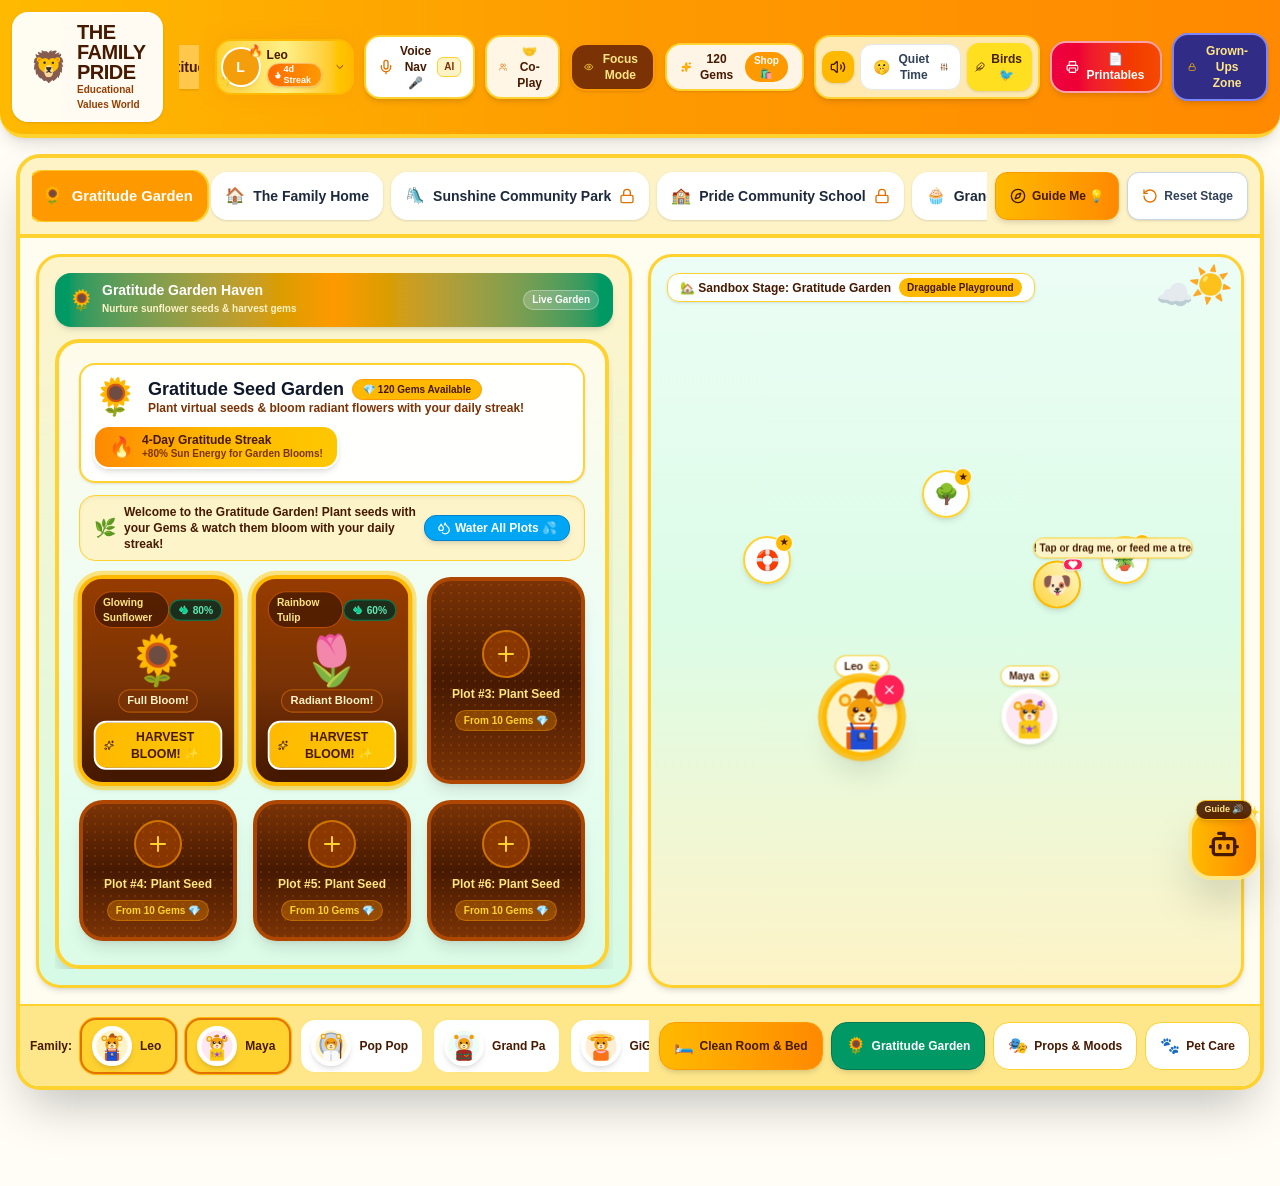
==== kids-world/index.html @ 59aeed03 "Deploy The Jordan Pride Book 1 Storefront + Kids World App + Stock Market Safari App" ====
<!doctype html>
<html lang="en">
  <head>
    <meta charset="UTF-8" />
    <meta name="viewport" content="width=device-width, initial-scale=1.0" />
    <title>The Jordan Pride — Kids World Interactive App</title>
    <script type="module" crossorigin src="./assets/index-CBDo87zE.js"></script>
    <link rel="stylesheet" crossorigin href="./assets/index-Bb4OuhDk.css">
  </head>
  <body>
    <div id="root"></div>
  </body>
</html>
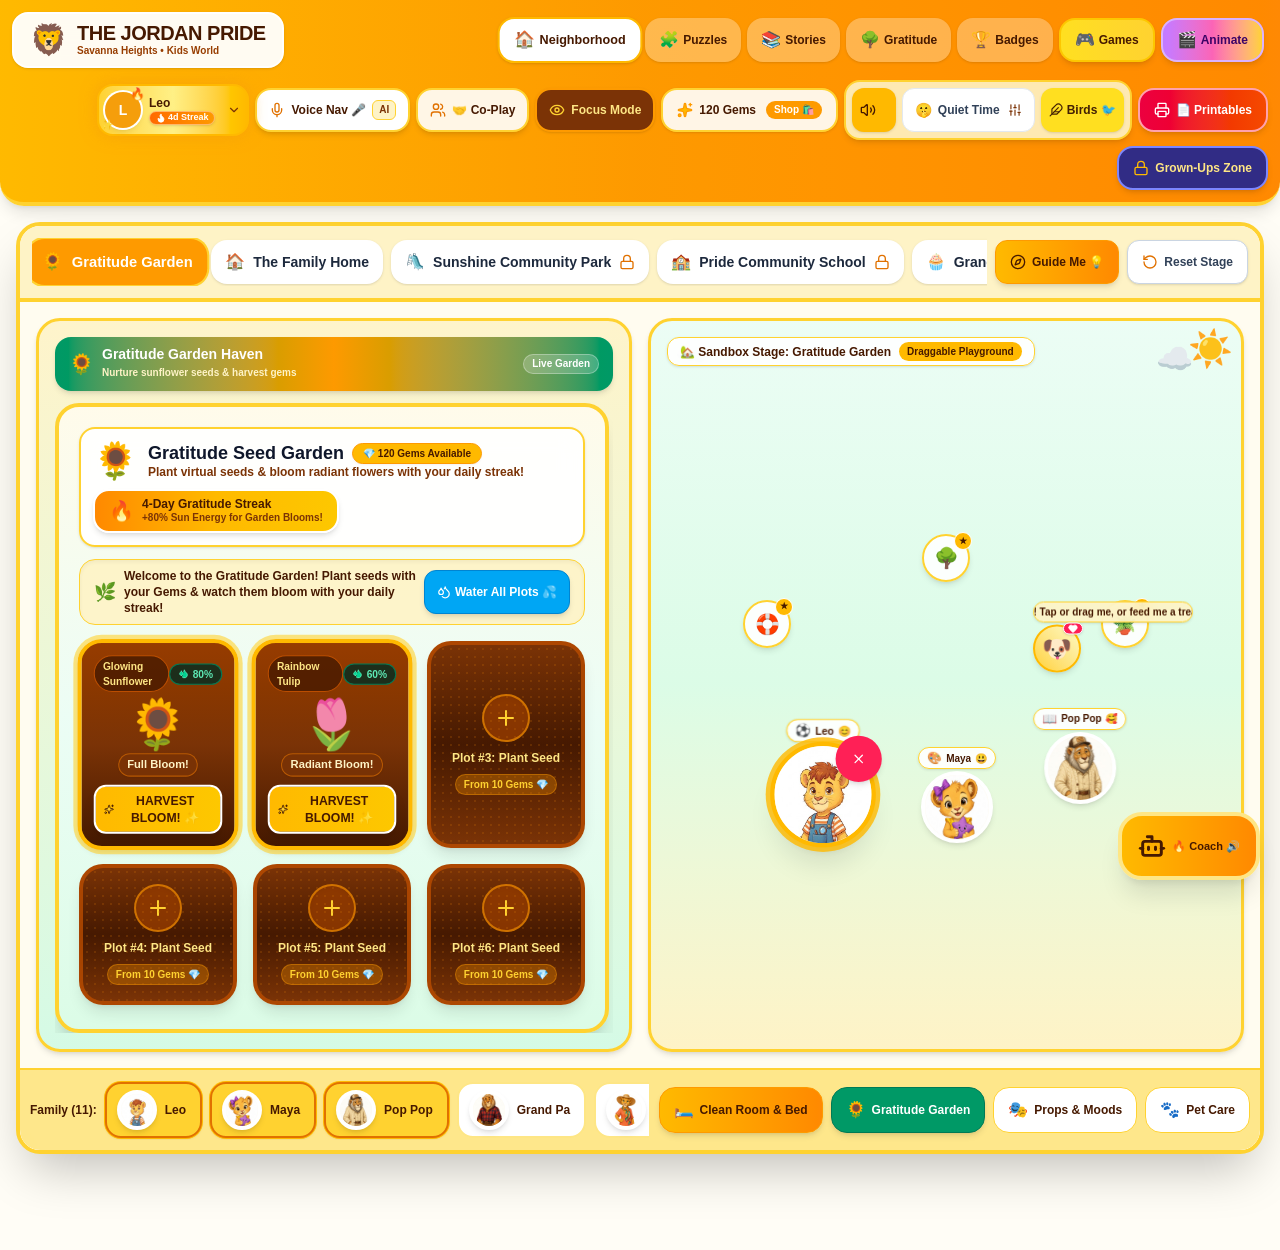
==== commit e52cb6f9: "Upgrade Kids World & Stock Market Safari to sunlit editorial typography & warm savanna palette" ====
--- a/kids-world/index.html
+++ b/kids-world/index.html
@@ -4,8 +4,8 @@
     <meta charset="UTF-8" />
     <meta name="viewport" content="width=device-width, initial-scale=1.0" />
     <title>The Jordan Pride — Kids World Interactive App</title>
-    <script type="module" crossorigin src="./assets/index-CBDo87zE.js"></script>
-    <link rel="stylesheet" crossorigin href="./assets/index-Bb4OuhDk.css">
+    <script type="module" crossorigin src="./assets/index-CUBO79aa.js"></script>
+    <link rel="stylesheet" crossorigin href="./assets/index-B4fAslHI.css">
   </head>
   <body>
     <div id="root"></div>
--- a/kids-world/assets/index-B4fAslHI.css
+++ b/kids-world/assets/index-B4fAslHI.css
@@ -0,0 +1 @@
+@import"https://fonts.googleapis.com/css2?family=Fraunces:opsz,wght@9..144,700;9..144,800;9..144,900&family=Plus+Jakarta+Sans:wght@500;600;700;800&family=JetBrains+Mono:wght@500;700;800&display=swap";/*! tailwindcss v4.3.3 | MIT License | https://tailwindcss.com */@layer properties{@supports (((-webkit-hyphens:none)) and (not (margin-trim:inline))) or ((-moz-orient:inline) and (not (color:rgb(from red r g b)))){*,:before,:after,::backdrop{--tw-translate-x:0;--tw-translate-y:0;--tw-translate-z:0;--tw-scale-x:1;--tw-scale-y:1;--tw-scale-z:1;--tw-rotate-x:initial;--tw-rotate-y:initial;--tw-rotate-z:initial;--tw-skew-x:initial;--tw-skew-y:initial;--tw-space-y-reverse:0;--tw-space-x-reverse:0;--tw-border-style:solid;--tw-gradient-position:initial;--tw-gradient-from:#0000;--tw-gradient-via:#0000;--tw-gradient-to:#0000;--tw-gradient-stops:initial;--tw-gradient-via-stops:initial;--tw-gradient-from-position:0%;--tw-gradient-via-position:50%;--tw-gradient-to-position:100%;--tw-leading:initial;--tw-font-weight:initial;--tw-tracking:initial;--tw-shadow:0 0 #0000;--tw-shadow-color:initial;--tw-shadow-alpha:100%;--tw-inset-shadow:0 0 #0000;--tw-inset-shadow-color:initial;--tw-inset-shadow-alpha:100%;--tw-ring-color:initial;--tw-ring-shadow:0 0 #0000;--tw-inset-ring-color:initial;--tw-inset-ring-shadow:0 0 #0000;--tw-ring-inset:initial;--tw-ring-offset-width:0px;--tw-ring-offset-color:#fff;--tw-ring-offset-shadow:0 0 #0000;--tw-blur:initial;--tw-brightness:initial;--tw-contrast:initial;--tw-grayscale:initial;--tw-hue-rotate:initial;--tw-invert:initial;--tw-opacity:initial;--tw-saturate:initial;--tw-sepia:initial;--tw-drop-shadow:initial;--tw-drop-shadow-color:initial;--tw-drop-shadow-alpha:100%;--tw-drop-shadow-size:initial;--tw-backdrop-blur:initial;--tw-backdrop-brightness:initial;--tw-backdrop-contrast:initial;--tw-backdrop-grayscale:initial;--tw-backdrop-hue-rotate:initial;--tw-backdrop-invert:initial;--tw-backdrop-opacity:initial;--tw-backdrop-saturate:initial;--tw-backdrop-sepia:initial;--tw-duration:initial}}}@layer theme{:root,:host{--font-sans:-apple-system, BlinkMacSystemFont, "Segoe UI", Roboto, "Helvetica Neue", "Noto Sans", Arial, sans-serif, "Apple Color Emoji", "Segoe UI Emoji", "Segoe UI Symbol", "Noto Color Emoji";--font-mono:ui-monospace, SFMono-Regular, Menlo, Monaco, Consolas, "Liberation Mono", "Courier New", monospace;--color-red-500:oklch(63.7% .237 25.331);--color-orange-50:oklch(98% .016 73.684);--color-orange-100:oklch(95.4% .038 75.164);--color-orange-200:oklch(90.1% .076 70.697);--color-orange-300:oklch(83.7% .128 66.29);--color-orange-400:oklch(75% .183 55.934);--color-orange-500:oklch(70.5% .213 47.604);--color-orange-600:oklch(64.6% .222 41.116);--color-orange-700:oklch(55.3% .195 38.402);--color-orange-800:oklch(47% .157 37.304);--color-orange-900:oklch(40.8% .123 38.172);--color-orange-950:oklch(26.6% .079 36.259);--color-amber-50:oklch(98.7% .022 95.277);--color-amber-100:oklch(96.2% .059 95.617);--color-amber-200:oklch(92.4% .12 95.746);--color-amber-300:oklch(87.9% .169 91.605);--color-amber-400:oklch(82.8% .189 84.429);--color-amber-500:oklch(76.9% .188 70.08);--color-amber-600:oklch(66.6% .179 58.318);--color-amber-700:oklch(55.5% .163 48.998);--color-amber-800:oklch(47.3% .137 46.201);--color-amber-900:oklch(41.4% .112 45.904);--color-amber-950:oklch(27.9% .077 45.635);--color-yellow-50:oklch(98.7% .026 102.212);--color-yellow-100:oklch(97.3% .071 103.193);--color-yellow-200:oklch(94.5% .129 101.54);--color-yellow-300:oklch(90.5% .182 98.111);--color-yellow-400:oklch(85.2% .199 91.936);--color-yellow-500:oklch(79.5% .184 86.047);--color-yellow-600:oklch(68.1% .162 75.834);--color-yellow-700:oklch(55.4% .135 66.442);--color-yellow-800:oklch(47.6% .114 61.907);--color-yellow-900:oklch(42.1% .095 57.708);--color-yellow-950:oklch(28.6% .066 53.813);--color-green-50:oklch(98.2% .018 155.826);--color-green-100:oklch(96.2% .044 156.743);--color-emerald-50:oklch(97.9% .021 166.113);--color-emerald-100:oklch(95% .052 163.051);--color-emerald-200:oklch(90.5% .093 164.15);--color-emerald-300:oklch(84.5% .143 164.978);--color-emerald-400:oklch(76.5% .177 163.223);--color-emerald-500:oklch(69.6% .17 162.48);--color-emerald-600:oklch(59.6% .145 163.225);--color-emerald-700:oklch(50.8% .118 165.612);--color-emerald-800:oklch(43.2% .095 166.913);--color-emerald-900:oklch(37.8% .077 168.94);--color-emerald-950:oklch(26.2% .051 172.552);--color-teal-50:oklch(98.4% .014 180.72);--color-teal-100:oklch(95.3% .051 180.801);--color-teal-300:oklch(85.5% .138 181.071);--color-teal-400:oklch(77.7% .152 181.912);--color-teal-500:oklch(70.4% .14 182.503);--color-teal-600:oklch(60% .118 184.704);--color-teal-700:oklch(51.1% .096 186.391);--color-cyan-100:oklch(95.6% .045 203.388);--color-cyan-500:oklch(71.5% .143 215.221);--color-cyan-600:oklch(60.9% .126 221.723);--color-sky-50:oklch(97.7% .013 236.62);--color-sky-100:oklch(95.1% .026 236.824);--color-sky-200:oklch(90.1% .058 230.902);--color-sky-300:oklch(82.8% .111 230.318);--color-sky-400:oklch(74.6% .16 232.661);--color-sky-500:oklch(68.5% .169 237.323);--color-sky-600:oklch(58.8% .158 241.966);--color-sky-700:oklch(50% .134 242.749);--color-sky-800:oklch(44.3% .11 240.79);--color-sky-900:oklch(39.1% .09 240.876);--color-sky-950:oklch(29.3% .066 243.157);--color-blue-100:oklch(93.2% .032 255.585);--color-blue-200:oklch(88.2% .059 254.128);--color-blue-300:oklch(80.9% .105 251.813);--color-blue-500:oklch(62.3% .214 259.815);--color-blue-600:oklch(54.6% .245 262.881);--color-indigo-50:oklch(96.2% .018 272.314);--color-indigo-100:oklch(93% .034 272.788);--color-indigo-200:oklch(87% .065 274.039);--color-indigo-300:oklch(78.5% .115 274.713);--color-indigo-400:oklch(67.3% .182 276.935);--color-indigo-500:oklch(58.5% .233 277.117);--color-indigo-600:oklch(51.1% .262 276.966);--color-indigo-700:oklch(45.7% .24 277.023);--color-indigo-800:oklch(39.8% .195 277.366);--color-indigo-900:oklch(35.9% .144 278.697);--color-indigo-950:oklch(25.7% .09 281.288);--color-purple-50:oklch(97.7% .014 308.299);--color-purple-100:oklch(94.6% .033 307.174);--color-purple-200:oklch(90.2% .063 306.703);--color-purple-300:oklch(82.7% .119 306.383);--color-purple-400:oklch(71.4% .203 305.504);--color-purple-500:oklch(62.7% .265 303.9);--color-purple-600:oklch(55.8% .288 302.321);--color-purple-700:oklch(49.6% .265 301.924);--color-purple-800:oklch(43.8% .218 303.724);--color-purple-900:oklch(38.1% .176 304.987);--color-purple-950:oklch(29.1% .149 302.717);--color-pink-50:oklch(97.1% .014 343.198);--color-pink-100:oklch(94.8% .028 342.258);--color-pink-400:oklch(71.8% .202 349.761);--color-pink-500:oklch(65.6% .241 354.308);--color-pink-600:oklch(59.2% .249 .584);--color-rose-50:oklch(96.9% .015 12.422);--color-rose-100:oklch(94.1% .03 12.58);--color-rose-200:oklch(89.2% .058 10.001);--color-rose-300:oklch(81% .117 11.638);--color-rose-400:oklch(71.2% .194 13.428);--color-rose-500:oklch(64.5% .246 16.439);--color-rose-600:oklch(58.6% .253 17.585);--color-rose-700:oklch(51.4% .222 16.935);--color-rose-800:oklch(45.5% .188 13.697);--color-rose-900:oklch(41% .159 10.272);--color-rose-950:oklch(27.1% .105 12.094);--color-slate-50:oklch(98.4% .003 247.858);--color-slate-100:oklch(96.8% .007 247.896);--color-slate-200:oklch(92.9% .013 255.508);--color-slate-300:oklch(86.9% .022 252.894);--color-slate-400:oklch(70.4% .04 256.788);--color-slate-500:oklch(55.4% .046 257.417);--color-slate-600:oklch(44.6% .043 257.281);--color-slate-700:oklch(37.2% .044 257.287);--color-slate-800:oklch(27.9% .041 260.031);--color-slate-900:oklch(20.8% .042 265.755);--color-slate-950:oklch(12.9% .042 264.695);--color-black:#000;--color-white:#fff;--spacing:.25rem;--container-xs:20rem;--container-sm:24rem;--container-md:28rem;--container-lg:32rem;--container-xl:36rem;--container-2xl:42rem;--container-3xl:48rem;--container-4xl:56rem;--container-5xl:64rem;--container-7xl:80rem;--text-xs:.75rem;--text-xs--line-height:calc(1 / .75);--text-sm:.875rem;--text-sm--line-height:calc(1.25 / .875);--text-base:1rem;--text-base--line-height: 1.5 ;--text-lg:1.125rem;--text-lg--line-height:calc(1.75 / 1.125);--text-xl:1.25rem;--text-xl--line-height:calc(1.75 / 1.25);--text-2xl:1.5rem;--text-2xl--line-height:calc(2 / 1.5);--text-3xl:1.875rem;--text-3xl--line-height: 1.2 ;--text-4xl:2.25rem;--text-4xl--line-height:calc(2.5 / 2.25);--text-5xl:3rem;--text-5xl--line-height:1;--text-6xl:3.75rem;--text-6xl--line-height:1;--text-7xl:4.5rem;--text-7xl--line-height:1;--text-8xl:6rem;--text-8xl--line-height:1;--font-weight-normal:400;--font-weight-medium:500;--font-weight-semibold:600;--font-weight-bold:700;--font-weight-extrabold:800;--font-weight-black:900;--tracking-tight:-.025em;--tracking-wide:.025em;--tracking-wider:.05em;--tracking-widest:.1em;--leading-tight:1.25;--leading-snug:1.375;--leading-relaxed:1.625;--radius-md:.375rem;--radius-lg:.5rem;--radius-xl:.75rem;--radius-2xl:1rem;--radius-3xl:1.5rem;--drop-shadow-sm:0 1px 2px #00000026;--drop-shadow-md:0 3px 3px #0000001f;--drop-shadow-lg:0 4px 4px #00000026;--drop-shadow-xl:0 9px 7px #0000001a;--drop-shadow-2xl:0 25px 25px #00000026;--animate-spin:spin 1s linear infinite;--animate-ping:ping 1s cubic-bezier(0, 0, .2, 1) infinite;--animate-pulse:pulse 2s cubic-bezier(.4, 0, .6, 1) infinite;--animate-bounce:bounce 1s infinite;--blur-sm:8px;--blur-md:12px;--aspect-video:16 / 9;--default-transition-duration:.15s;--default-transition-timing-function:cubic-bezier(.4, 0, .2, 1);--default-font-family:var(--font-sans);--default-mono-font-family:var(--font-mono)}}@layer base{*,:after,:before,::backdrop{box-sizing:border-box;border:0 solid;margin:0;padding:0}::file-selector-button{box-sizing:border-box;border:0 solid;margin:0;padding:0}html,:host{-webkit-text-size-adjust:100%;-moz-tab-size:4;tab-size:4;line-height:1.5;font-family:var(--default-font-family,-apple-system, BlinkMacSystemFont, "Segoe UI", Roboto, "Helvetica Neue", "Noto Sans", Arial, sans-serif, "Apple Color Emoji", "Segoe UI Emoji", "Segoe UI Symbol", "Noto Color Emoji");font-feature-settings:var(--default-font-feature-settings,normal);font-variation-settings:var(--default-font-variation-settings,normal);-webkit-tap-highlight-color:transparent}hr{height:0;color:inherit;border-top-width:1px}abbr:where([title]){-webkit-text-decoration:underline dotted;text-decoration:underline dotted}h1,h2,h3,h4,h5,h6{font-size:inherit;font-weight:inherit}a{color:inherit;-webkit-text-decoration:inherit;text-decoration:inherit}b,strong{font-weight:bolder}code,kbd,samp,pre{font-family:var(--default-mono-font-family,ui-monospace, SFMono-Regular, Menlo, Monaco, Consolas, "Liberation Mono", "Courier New", monospace);font-feature-settings:var(--default-mono-font-feature-settings,normal);font-variation-settings:var(--default-mono-font-variation-settings,normal);font-size:1em}small{font-size:80%}sub,sup{vertical-align:baseline;font-size:75%;line-height:0;position:relative}sub{bottom:-.25em}sup{top:-.5em}table{text-indent:0;border-color:inherit;border-collapse:collapse}:-moz-focusring:where(:not(iframe)){outline:auto}progress{vertical-align:baseline}summary{display:list-item}ol,ul,menu{list-style:none}img,svg,video,canvas,audio,iframe,embed,object{vertical-align:middle;display:block}img,video{max-width:100%;height:auto}button,input,select,optgroup,textarea{font:inherit;font-feature-settings:inherit;font-variation-settings:inherit;letter-spacing:inherit;color:inherit;opacity:1;background-color:#0000;border-radius:0}::file-selector-button{font:inherit;font-feature-settings:inherit;font-variation-settings:inherit;letter-spacing:inherit;color:inherit;opacity:1;background-color:#0000;border-radius:0}:where(select:is([multiple],[size])) optgroup{font-weight:bolder}:where(select:is([multiple],[size])) optgroup option{padding-inline-start:20px}::file-selector-button{margin-inline-end:4px}::placeholder{opacity:1}@supports (not ((-webkit-appearance:-apple-pay-button))) or (contain-intrinsic-size:1px){::placeholder{color:currentColor}@supports (color:color-mix(in lab,red,red)){::placeholder{color:color-mix(in oklab,currentcolor 50%,transparent)}}}textarea{resize:vertical}::-webkit-search-decoration{-webkit-appearance:none}::-webkit-date-and-time-value{min-height:1lh;text-align:inherit}::-webkit-datetime-edit{display:inline-flex}::-webkit-datetime-edit-fields-wrapper{padding:0}::-webkit-datetime-edit{padding-block:0}::-webkit-datetime-edit-year-field{padding-block:0}::-webkit-datetime-edit-month-field{padding-block:0}::-webkit-datetime-edit-day-field{padding-block:0}::-webkit-datetime-edit-hour-field{padding-block:0}::-webkit-datetime-edit-minute-field{padding-block:0}::-webkit-datetime-edit-second-field{padding-block:0}::-webkit-datetime-edit-millisecond-field{padding-block:0}::-webkit-datetime-edit-meridiem-field{padding-block:0}::-webkit-calendar-picker-indicator{line-height:1}:-moz-ui-invalid{box-shadow:none}button,input:where([type=button],[type=reset],[type=submit]){-webkit-appearance:button;-moz-appearance:button;appearance:button}::file-selector-button{-webkit-appearance:button;-moz-appearance:button;appearance:button}::-webkit-inner-spin-button{height:auto}::-webkit-outer-spin-button{height:auto}[hidden]:where(:not([hidden=until-found])){display:none!important}button,[role=button]{touch-action:manipulation;min-width:44px!important;min-height:44px!important}}@layer components;@layer utilities{.pointer-events-auto{pointer-events:auto}.pointer-events-none{pointer-events:none}.absolute{position:absolute}.fixed{position:fixed}.relative{position:relative}.-inset-2{inset:calc(var(--spacing) * -2)}.inset-0{top:0;right:0;bottom:0;left:0}.-top-1{top:calc(var(--spacing) * -1)}.-top-1\.5{top:calc(var(--spacing) * -1.5)}.-top-2{top:calc(var(--spacing) * -2)}.-top-2\.5{top:calc(var(--spacing) * -2.5)}.-top-3{top:calc(var(--spacing) * -3)}.-top-7{top:calc(var(--spacing) * -7)}.-top-16{top:calc(var(--spacing) * -16)}.top-0{top:0}.top-1\/2{top:50%}.top-2{top:calc(var(--spacing) * 2)}.top-3{top:calc(var(--spacing) * 3)}.top-4{top:calc(var(--spacing) * 4)}.top-5{top:calc(var(--spacing) * 5)}.top-10{top:calc(var(--spacing) * 10)}.top-12{top:calc(var(--spacing) * 12)}.top-full{top:100%}.-right-1{right:calc(var(--spacing) * -1)}.-right-2{right:calc(var(--spacing) * -2)}.-right-6{right:calc(var(--spacing) * -6)}.right-0{right:0}.right-2{right:calc(var(--spacing) * 2)}.right-3{right:calc(var(--spacing) * 3)}.right-4{right:calc(var(--spacing) * 4)}.right-5{right:calc(var(--spacing) * 5)}.right-6{right:calc(var(--spacing) * 6)}.right-12{right:calc(var(--spacing) * 12)}.-bottom-1{bottom:calc(var(--spacing) * -1)}.-bottom-2{bottom:calc(var(--spacing) * -2)}.-bottom-6{bottom:calc(var(--spacing) * -6)}.bottom-0{bottom:0}.bottom-2{bottom:calc(var(--spacing) * 2)}.bottom-3{bottom:calc(var(--spacing) * 3)}.bottom-4{bottom:calc(var(--spacing) * 4)}.bottom-5{bottom:calc(var(--spacing) * 5)}.bottom-full{bottom:100%}.-left-1{left:calc(var(--spacing) * -1)}.-left-2{left:calc(var(--spacing) * -2)}.left-0{left:0}.left-1\/2{left:50%}.left-2{left:calc(var(--spacing) * 2)}.left-3{left:calc(var(--spacing) * 3)}.left-4{left:calc(var(--spacing) * 4)}.left-6{left:calc(var(--spacing) * 6)}.z-10{z-index:10}.z-20{z-index:20}.z-30{z-index:30}.z-40{z-index:40}.z-50{z-index:50}.order-first{order:-9999}.col-span-1{grid-column:span 1/span 1}.container{width:100%}@media(min-width:40rem){.container{max-width:40rem}}@media(min-width:48rem){.container{max-width:48rem}}@media(min-width:64rem){.container{max-width:64rem}}@media(min-width:80rem){.container{max-width:80rem}}@media(min-width:96rem){.container{max-width:96rem}}.m-auto{margin:auto}.mx-1{margin-inline:var(--spacing)}.mx-auto{margin-inline:auto}.my-0\.5{margin-block:calc(var(--spacing) * .5)}.my-1{margin-block:var(--spacing)}.my-2{margin-block:calc(var(--spacing) * 2)}.my-3{margin-block:calc(var(--spacing) * 3)}.my-4{margin-block:calc(var(--spacing) * 4)}.my-6{margin-block:calc(var(--spacing) * 6)}.my-auto{margin-block:auto}.mt-0\.5{margin-top:calc(var(--spacing) * .5)}.mt-1{margin-top:var(--spacing)}.mt-2{margin-top:calc(var(--spacing) * 2)}.mt-2\.5{margin-top:calc(var(--spacing) * 2.5)}.mt-3{margin-top:calc(var(--spacing) * 3)}.mt-4{margin-top:calc(var(--spacing) * 4)}.mt-6{margin-top:calc(var(--spacing) * 6)}.mr-1{margin-right:var(--spacing)}.-mb-px{margin-bottom:-1px}.mb-0\.5{margin-bottom:calc(var(--spacing) * .5)}.mb-1{margin-bottom:var(--spacing)}.mb-1\.5{margin-bottom:calc(var(--spacing) * 1.5)}.mb-2{margin-bottom:calc(var(--spacing) * 2)}.mb-3{margin-bottom:calc(var(--spacing) * 3)}.mb-4{margin-bottom:calc(var(--spacing) * 4)}.mb-5{margin-bottom:calc(var(--spacing) * 5)}.mb-6{margin-bottom:calc(var(--spacing) * 6)}.mb-8{margin-bottom:calc(var(--spacing) * 8)}.mb-12{margin-bottom:calc(var(--spacing) * 12)}.ml-0\.5{margin-left:calc(var(--spacing) * .5)}.ml-1{margin-left:var(--spacing)}.ml-2{margin-left:calc(var(--spacing) * 2)}.ml-auto{margin-left:auto}.line-clamp-1{-webkit-line-clamp:1;-webkit-box-orient:vertical;display:-webkit-box;overflow:hidden}.line-clamp-2{-webkit-line-clamp:2;-webkit-box-orient:vertical;display:-webkit-box;overflow:hidden}.block{display:block}.flex{display:flex}.grid{display:grid}.hidden{display:none}.inline-block{display:inline-block}.inline-flex{display:inline-flex}.table{display:table}.aspect-\[9\/16\]{aspect-ratio:9/16}.aspect-video{aspect-ratio:var(--aspect-video)}.h-0{height:0}.h-1{height:var(--spacing)}.h-1\/2{height:50%}.h-2{height:calc(var(--spacing) * 2)}.h-2\.5{height:calc(var(--spacing) * 2.5)}.h-3{height:calc(var(--spacing) * 3)}.h-3\.5{height:calc(var(--spacing) * 3.5)}.h-4{height:calc(var(--spacing) * 4)}.h-4\.5{height:calc(var(--spacing) * 4.5)}.h-5{height:calc(var(--spacing) * 5)}.h-6{height:calc(var(--spacing) * 6)}.h-7{height:calc(var(--spacing) * 7)}.h-8{height:calc(var(--spacing) * 8)}.h-9{height:calc(var(--spacing) * 9)}.h-10{height:calc(var(--spacing) * 10)}.h-11{height:calc(var(--spacing) * 11)}.h-12{height:calc(var(--spacing) * 12)}.h-14{height:calc(var(--spacing) * 14)}.h-16{height:calc(var(--spacing) * 16)}.h-18{height:calc(var(--spacing) * 18)}.h-20{height:calc(var(--spacing) * 20)}.h-24{height:calc(var(--spacing) * 24)}.h-28{height:calc(var(--spacing) * 28)}.h-32{height:calc(var(--spacing) * 32)}.h-48{height:calc(var(--spacing) * 48)}.h-52{height:calc(var(--spacing) * 52)}.h-56{height:calc(var(--spacing) * 56)}.h-64{height:calc(var(--spacing) * 64)}.h-72{height:calc(var(--spacing) * 72)}.h-full{height:100%}.max-h-32{max-height:calc(var(--spacing) * 32)}.max-h-\[85vh\]{max-height:85vh}.max-h-\[90vh\]{max-height:90vh}.max-h-\[92vh\]{max-height:92vh}.max-h-\[94vh\]{max-height:94vh}.max-h-\[95vh\]{max-height:95vh}.max-h-\[420px\]{max-height:420px}.min-h-0{min-height:0}.min-h-\[36px\]{min-height:36px}.min-h-\[44px\]{min-height:44px}.min-h-\[48px\]{min-height:48px}.min-h-\[64px\]{min-height:64px}.min-h-\[140px\]{min-height:140px}.min-h-\[145px\]{min-height:145px}.min-h-\[160px\]{min-height:160px}.min-h-\[180px\]{min-height:180px}.min-h-\[200px\]{min-height:200px}.min-h-\[210px\]{min-height:210px}.min-h-\[220px\]{min-height:220px}.min-h-\[250px\]{min-height:250px}.min-h-\[260px\]{min-height:260px}.min-h-\[300px\]{min-height:300px}.min-h-\[320px\]{min-height:320px}.min-h-\[340px\]{min-height:340px}.min-h-\[380px\]{min-height:380px}.min-h-screen{min-height:100vh}.w-0{width:0}.w-1\.5{width:calc(var(--spacing) * 1.5)}.w-1\/2{width:50%}.w-2{width:calc(var(--spacing) * 2)}.w-2\.5{width:calc(var(--spacing) * 2.5)}.w-3{width:calc(var(--spacing) * 3)}.w-3\.5{width:calc(var(--spacing) * 3.5)}.w-4{width:calc(var(--spacing) * 4)}.w-4\.5{width:calc(var(--spacing) * 4.5)}.w-5{width:calc(var(--spacing) * 5)}.w-6{width:calc(var(--spacing) * 6)}.w-7{width:calc(var(--spacing) * 7)}.w-8{width:calc(var(--spacing) * 8)}.w-9{width:calc(var(--spacing) * 9)}.w-10{width:calc(var(--spacing) * 10)}.w-11{width:calc(var(--spacing) * 11)}.w-12{width:calc(var(--spacing) * 12)}.w-14{width:calc(var(--spacing) * 14)}.w-16{width:calc(var(--spacing) * 16)}.w-18{width:calc(var(--spacing) * 18)}.w-20{width:calc(var(--spacing) * 20)}.w-24{width:calc(var(--spacing) * 24)}.w-28{width:calc(var(--spacing) * 28)}.w-32{width:calc(var(--spacing) * 32)}.w-56{width:calc(var(--spacing) * 56)}.w-72{width:calc(var(--spacing) * 72)}.w-80{width:calc(var(--spacing) * 80)}.w-full{width:100%}.w-max{width:max-content}.max-w-2xl{max-width:var(--container-2xl)}.max-w-3xl{max-width:var(--container-3xl)}.max-w-4xl{max-width:var(--container-4xl)}.max-w-5xl{max-width:var(--container-5xl)}.max-w-7xl{max-width:var(--container-7xl)}.max-w-\[80px\]{max-width:80px}.max-w-\[120px\]{max-width:120px}.max-w-\[140px\]{max-width:140px}.max-w-\[160px\]{max-width:160px}.max-w-\[170px\]{max-width:170px}.max-w-full{max-width:100%}.max-w-lg{max-width:var(--container-lg)}.max-w-md{max-width:var(--container-md)}.max-w-sm{max-width:var(--container-sm)}.max-w-xl{max-width:var(--container-xl)}.max-w-xs{max-width:var(--container-xs)}.min-w-0{min-width:0}.min-w-\[36px\]{min-width:36px}.min-w-\[44px\]{min-width:44px}.min-w-\[48px\]{min-width:48px}.min-w-\[64px\]{min-width:64px}.flex-1{flex:1}.flex-shrink-0,.shrink-0{flex-shrink:0}.grow{flex-grow:1}.-translate-x-1\/2{--tw-translate-x: -50% ;translate:var(--tw-translate-x) var(--tw-translate-y)}.-translate-x-full{--tw-translate-x:-100%;translate:var(--tw-translate-x) var(--tw-translate-y)}.-translate-y-1\/2{--tw-translate-y: -50% ;translate:var(--tw-translate-x) var(--tw-translate-y)}.scale-95{--tw-scale-x:95%;--tw-scale-y:95%;--tw-scale-z:95%;scale:var(--tw-scale-x) var(--tw-scale-y)}.scale-102{--tw-scale-x:102%;--tw-scale-y:102%;--tw-scale-z:102%;scale:var(--tw-scale-x) var(--tw-scale-y)}.scale-105{--tw-scale-x:105%;--tw-scale-y:105%;--tw-scale-z:105%;scale:var(--tw-scale-x) var(--tw-scale-y)}.scale-110{--tw-scale-x:110%;--tw-scale-y:110%;--tw-scale-z:110%;scale:var(--tw-scale-x) var(--tw-scale-y)}.scale-x-\[-1\]{--tw-scale-x:-1;scale:var(--tw-scale-x) var(--tw-scale-y)}.scale-\[1\.02\]{scale:1.02}.rotate-45{rotate:45deg}.transform{transform:var(--tw-rotate-x,) var(--tw-rotate-y,) var(--tw-rotate-z,) var(--tw-skew-x,) var(--tw-skew-y,)}.animate-\[shimmer_2s_infinite\]{animation:2s infinite shimmer}.animate-bounce{animation:var(--animate-bounce)}.animate-ping{animation:var(--animate-ping)}.animate-pulse{animation:var(--animate-pulse)}.animate-spin{animation:var(--animate-spin)}.cursor-crosshair{cursor:crosshair}.cursor-default{cursor:default}.cursor-grab{cursor:grab}.cursor-not-allowed{cursor:not-allowed}.cursor-pointer{cursor:pointer}.touch-none{touch-action:none}.scrollbar-none{scrollbar-width:none}.list-inside{list-style-position:inside}.list-disc{list-style-type:disc}.grid-cols-1{grid-template-columns:repeat(1,minmax(0,1fr))}.grid-cols-2{grid-template-columns:repeat(2,minmax(0,1fr))}.grid-cols-3{grid-template-columns:repeat(3,minmax(0,1fr))}.grid-cols-4{grid-template-columns:repeat(4,minmax(0,1fr))}.flex-col{flex-direction:column}.flex-wrap{flex-wrap:wrap}.items-center{align-items:center}.items-end{align-items:flex-end}.items-start{align-items:flex-start}.items-stretch{align-items:stretch}.justify-around{justify-content:space-around}.justify-between{justify-content:space-between}.justify-center{justify-content:center}.justify-end{justify-content:flex-end}.gap-0\.5{gap:calc(var(--spacing) * .5)}.gap-1{gap:var(--spacing)}.gap-1\.5{gap:calc(var(--spacing) * 1.5)}.gap-2{gap:calc(var(--spacing) * 2)}.gap-2\.5{gap:calc(var(--spacing) * 2.5)}.gap-3{gap:calc(var(--spacing) * 3)}.gap-3\.5{gap:calc(var(--spacing) * 3.5)}.gap-4{gap:calc(var(--spacing) * 4)}.gap-5{gap:calc(var(--spacing) * 5)}.gap-6{gap:calc(var(--spacing) * 6)}:where(.space-y-1>:not(:last-child)){--tw-space-y-reverse:0;margin-block-start:calc(var(--spacing) * var(--tw-space-y-reverse));margin-block-end:calc(var(--spacing) * calc(1 - var(--tw-space-y-reverse)))}:where(.space-y-1\.5>:not(:last-child)){--tw-space-y-reverse:0;margin-block-start:calc(calc(var(--spacing) * 1.5) * var(--tw-space-y-reverse));margin-block-end:calc(calc(var(--spacing) * 1.5) * calc(1 - var(--tw-space-y-reverse)))}:where(.space-y-2>:not(:last-child)){--tw-space-y-reverse:0;margin-block-start:calc(calc(var(--spacing) * 2) * var(--tw-space-y-reverse));margin-block-end:calc(calc(var(--spacing) * 2) * calc(1 - var(--tw-space-y-reverse)))}:where(.space-y-2\.5>:not(:last-child)){--tw-space-y-reverse:0;margin-block-start:calc(calc(var(--spacing) * 2.5) * var(--tw-space-y-reverse));margin-block-end:calc(calc(var(--spacing) * 2.5) * calc(1 - var(--tw-space-y-reverse)))}:where(.space-y-3>:not(:last-child)){--tw-space-y-reverse:0;margin-block-start:calc(calc(var(--spacing) * 3) * var(--tw-space-y-reverse));margin-block-end:calc(calc(var(--spacing) * 3) * calc(1 - var(--tw-space-y-reverse)))}:where(.space-y-4>:not(:last-child)){--tw-space-y-reverse:0;margin-block-start:calc(calc(var(--spacing) * 4) * var(--tw-space-y-reverse));margin-block-end:calc(calc(var(--spacing) * 4) * calc(1 - var(--tw-space-y-reverse)))}:where(.space-y-5>:not(:last-child)){--tw-space-y-reverse:0;margin-block-start:calc(calc(var(--spacing) * 5) * var(--tw-space-y-reverse));margin-block-end:calc(calc(var(--spacing) * 5) * calc(1 - var(--tw-space-y-reverse)))}:where(.space-y-6>:not(:last-child)){--tw-space-y-reverse:0;margin-block-start:calc(calc(var(--spacing) * 6) * var(--tw-space-y-reverse));margin-block-end:calc(calc(var(--spacing) * 6) * calc(1 - var(--tw-space-y-reverse)))}:where(.-space-x-2>:not(:last-child)){--tw-space-x-reverse:0;margin-inline-start:calc(calc(var(--spacing) * -2) * var(--tw-space-x-reverse));margin-inline-end:calc(calc(var(--spacing) * -2) * calc(1 - var(--tw-space-x-reverse)))}.self-start{align-self:flex-start}.truncate{text-overflow:ellipsis;white-space:nowrap;overflow:hidden}.overflow-hidden{overflow:hidden}.overflow-x-auto{overflow-x:auto}.overflow-y-auto{overflow-y:auto}.rounded{border-radius:.25rem}.rounded-2xl{border-radius:var(--radius-2xl)}.rounded-3xl{border-radius:var(--radius-3xl)}.rounded-full{border-radius:3.40282e38px}.rounded-lg{border-radius:var(--radius-lg)}.rounded-md{border-radius:var(--radius-md)}.rounded-xl{border-radius:var(--radius-xl)}.rounded-t-2xl{border-top-left-radius:var(--radius-2xl);border-top-right-radius:var(--radius-2xl)}.rounded-t-3xl{border-top-left-radius:var(--radius-3xl);border-top-right-radius:var(--radius-3xl)}.rounded-b-2xl{border-bottom-right-radius:var(--radius-2xl);border-bottom-left-radius:var(--radius-2xl)}.rounded-b-3xl{border-bottom-right-radius:var(--radius-3xl);border-bottom-left-radius:var(--radius-3xl)}.rounded-bl-xl{border-bottom-left-radius:var(--radius-xl)}.border{border-style:var(--tw-border-style);border-width:1px}.border-2{border-style:var(--tw-border-style);border-width:2px}.border-3{border-style:var(--tw-border-style);border-width:3px}.border-4{border-style:var(--tw-border-style);border-width:4px}.border-8{border-style:var(--tw-border-style);border-width:8px}.border-x-2{border-inline-style:var(--tw-border-style);border-inline-width:2px}.border-x-4{border-inline-style:var(--tw-border-style);border-inline-width:4px}.border-x-8{border-inline-style:var(--tw-border-style);border-inline-width:8px}.border-t{border-top-style:var(--tw-border-style);border-top-width:1px}.border-t-2{border-top-style:var(--tw-border-style);border-top-width:2px}.border-t-8{border-top-style:var(--tw-border-style);border-top-width:8px}.border-r{border-right-style:var(--tw-border-style);border-right-width:1px}.border-r-3{border-right-style:var(--tw-border-style);border-right-width:3px}.border-r-4{border-right-style:var(--tw-border-style);border-right-width:4px}.border-b{border-bottom-style:var(--tw-border-style);border-bottom-width:1px}.border-b-2{border-bottom-style:var(--tw-border-style);border-bottom-width:2px}.border-b-3{border-bottom-style:var(--tw-border-style);border-bottom-width:3px}.border-b-4{border-bottom-style:var(--tw-border-style);border-bottom-width:4px}.border-l-2{border-left-style:var(--tw-border-style);border-left-width:2px}.border-dashed{--tw-border-style:dashed;border-style:dashed}.border-amber-100{border-color:var(--color-amber-100)}.border-amber-200{border-color:var(--color-amber-200)}.border-amber-200\/60{border-color:#fee68599}@supports (color:color-mix(in lab,red,red)){.border-amber-200\/60{border-color:color-mix(in oklab,var(--color-amber-200) 60%,transparent)}}.border-amber-300{border-color:var(--color-amber-300)}.border-amber-300\/80{border-color:#ffd236cc}@supports (color:color-mix(in lab,red,red)){.border-amber-300\/80{border-color:color-mix(in oklab,var(--color-amber-300) 80%,transparent)}}.border-amber-400{border-color:var(--color-amber-400)}.border-amber-400\/30{border-color:#fcbb004d}@supports (color:color-mix(in lab,red,red)){.border-amber-400\/30{border-color:color-mix(in oklab,var(--color-amber-400) 30%,transparent)}}.border-amber-400\/40{border-color:#fcbb0066}@supports (color:color-mix(in lab,red,red)){.border-amber-400\/40{border-color:color-mix(in oklab,var(--color-amber-400) 40%,transparent)}}.border-amber-400\/50{border-color:#fcbb0080}@supports (color:color-mix(in lab,red,red)){.border-amber-400\/50{border-color:color-mix(in oklab,var(--color-amber-400) 50%,transparent)}}.border-amber-500{border-color:var(--color-amber-500)}.border-amber-500\/40{border-color:#f99c0066}@supports (color:color-mix(in lab,red,red)){.border-amber-500\/40{border-color:color-mix(in oklab,var(--color-amber-500) 40%,transparent)}}.border-amber-500\/60{border-color:#f99c0099}@supports (color:color-mix(in lab,red,red)){.border-amber-500\/60{border-color:color-mix(in oklab,var(--color-amber-500) 60%,transparent)}}.border-amber-600{border-color:var(--color-amber-600)}.border-amber-600\/60{border-color:#dd740099}@supports (color:color-mix(in lab,red,red)){.border-amber-600\/60{border-color:color-mix(in oklab,var(--color-amber-600) 60%,transparent)}}.border-amber-700{border-color:var(--color-amber-700)}.border-amber-700\/50{border-color:#b7500080}@supports (color:color-mix(in lab,red,red)){.border-amber-700\/50{border-color:color-mix(in oklab,var(--color-amber-700) 50%,transparent)}}.border-amber-700\/80{border-color:#b75000cc}@supports (color:color-mix(in lab,red,red)){.border-amber-700\/80{border-color:color-mix(in oklab,var(--color-amber-700) 80%,transparent)}}.border-amber-800{border-color:var(--color-amber-800)}.border-amber-800\/80{border-color:#953d00cc}@supports (color:color-mix(in lab,red,red)){.border-amber-800\/80{border-color:color-mix(in oklab,var(--color-amber-800) 80%,transparent)}}.border-amber-900{border-color:var(--color-amber-900)}.border-amber-950{border-color:var(--color-amber-950)}.border-blue-300{border-color:var(--color-blue-300)}.border-emerald-200{border-color:var(--color-emerald-200)}.border-emerald-300{border-color:var(--color-emerald-300)}.border-emerald-400{border-color:var(--color-emerald-400)}.border-emerald-500{border-color:var(--color-emerald-500)}.border-emerald-600{border-color:var(--color-emerald-600)}.border-emerald-700{border-color:var(--color-emerald-700)}.border-emerald-700\/50{border-color:#00795680}@supports (color:color-mix(in lab,red,red)){.border-emerald-700\/50{border-color:color-mix(in oklab,var(--color-emerald-700) 50%,transparent)}}.border-indigo-200{border-color:var(--color-indigo-200)}.border-indigo-300{border-color:var(--color-indigo-300)}.border-indigo-400{border-color:var(--color-indigo-400)}.border-indigo-500{border-color:var(--color-indigo-500)}.border-indigo-700{border-color:var(--color-indigo-700)}.border-orange-200{border-color:var(--color-orange-200)}.border-orange-300{border-color:var(--color-orange-300)}.border-purple-200{border-color:var(--color-purple-200)}.border-purple-300{border-color:var(--color-purple-300)}.border-purple-400{border-color:var(--color-purple-400)}.border-purple-600{border-color:var(--color-purple-600)}.border-rose-200{border-color:var(--color-rose-200)}.border-rose-300{border-color:var(--color-rose-300)}.border-rose-400{border-color:var(--color-rose-400)}.border-sky-200{border-color:var(--color-sky-200)}.border-sky-300{border-color:var(--color-sky-300)}.border-sky-400{border-color:var(--color-sky-400)}.border-sky-600{border-color:var(--color-sky-600)}.border-slate-100{border-color:var(--color-slate-100)}.border-slate-200{border-color:var(--color-slate-200)}.border-slate-300{border-color:var(--color-slate-300)}.border-slate-400{border-color:var(--color-slate-400)}.border-slate-700{border-color:var(--color-slate-700)}.border-teal-300{border-color:var(--color-teal-300)}.border-teal-400{border-color:var(--color-teal-400)}.border-white{border-color:var(--color-white)}.border-white\/30{border-color:#ffffff4d}@supports (color:color-mix(in lab,red,red)){.border-white\/30{border-color:color-mix(in oklab,var(--color-white) 30%,transparent)}}.border-white\/40{border-color:#fff6}@supports (color:color-mix(in lab,red,red)){.border-white\/40{border-color:color-mix(in oklab,var(--color-white) 40%,transparent)}}.border-white\/60{border-color:#fff9}@supports (color:color-mix(in lab,red,red)){.border-white\/60{border-color:color-mix(in oklab,var(--color-white) 60%,transparent)}}.border-white\/80{border-color:#fffc}@supports (color:color-mix(in lab,red,red)){.border-white\/80{border-color:color-mix(in oklab,var(--color-white) 80%,transparent)}}.border-yellow-300{border-color:var(--color-yellow-300)}.border-yellow-400{border-color:var(--color-yellow-400)}.border-x-transparent{border-inline-color:#0000}.border-t-white{border-top-color:var(--color-white)}.bg-\[\#FFFBF2\]{background-color:#fffbf2}.bg-\[\#FFFDF6\]{background-color:#fffdf6}.bg-amber-50{background-color:var(--color-amber-50)}.bg-amber-50\/50{background-color:#fffbeb80}@supports (color:color-mix(in lab,red,red)){.bg-amber-50\/50{background-color:color-mix(in oklab,var(--color-amber-50) 50%,transparent)}}.bg-amber-50\/60{background-color:#fffbeb99}@supports (color:color-mix(in lab,red,red)){.bg-amber-50\/60{background-color:color-mix(in oklab,var(--color-amber-50) 60%,transparent)}}.bg-amber-50\/70{background-color:#fffbebb3}@supports (color:color-mix(in lab,red,red)){.bg-amber-50\/70{background-color:color-mix(in oklab,var(--color-amber-50) 70%,transparent)}}.bg-amber-50\/80{background-color:#fffbebcc}@supports (color:color-mix(in lab,red,red)){.bg-amber-50\/80{background-color:color-mix(in oklab,var(--color-amber-50) 80%,transparent)}}.bg-amber-50\/90{background-color:#fffbebe6}@supports (color:color-mix(in lab,red,red)){.bg-amber-50\/90{background-color:color-mix(in oklab,var(--color-amber-50) 90%,transparent)}}.bg-amber-100{background-color:var(--color-amber-100)}.bg-amber-100\/60{background-color:#fef3c699}@supports (color:color-mix(in lab,red,red)){.bg-amber-100\/60{background-color:color-mix(in oklab,var(--color-amber-100) 60%,transparent)}}.bg-amber-100\/70{background-color:#fef3c6b3}@supports (color:color-mix(in lab,red,red)){.bg-amber-100\/70{background-color:color-mix(in oklab,var(--color-amber-100) 70%,transparent)}}.bg-amber-100\/80{background-color:#fef3c6cc}@supports (color:color-mix(in lab,red,red)){.bg-amber-100\/80{background-color:color-mix(in oklab,var(--color-amber-100) 80%,transparent)}}.bg-amber-100\/90{background-color:#fef3c6e6}@supports (color:color-mix(in lab,red,red)){.bg-amber-100\/90{background-color:color-mix(in oklab,var(--color-amber-100) 90%,transparent)}}.bg-amber-200{background-color:var(--color-amber-200)}.bg-amber-200\/60{background-color:#fee68599}@supports (color:color-mix(in lab,red,red)){.bg-amber-200\/60{background-color:color-mix(in oklab,var(--color-amber-200) 60%,transparent)}}.bg-amber-200\/80{background-color:#fee685cc}@supports (color:color-mix(in lab,red,red)){.bg-amber-200\/80{background-color:color-mix(in oklab,var(--color-amber-200) 80%,transparent)}}.bg-amber-200\/95{background-color:#fee685f2}@supports (color:color-mix(in lab,red,red)){.bg-amber-200\/95{background-color:color-mix(in oklab,var(--color-amber-200) 95%,transparent)}}.bg-amber-300{background-color:var(--color-amber-300)}.bg-amber-300\/80{background-color:#ffd236cc}@supports (color:color-mix(in lab,red,red)){.bg-amber-300\/80{background-color:color-mix(in oklab,var(--color-amber-300) 80%,transparent)}}.bg-amber-400{background-color:var(--color-amber-400)}.bg-amber-400\/40{background-color:#fcbb0066}@supports (color:color-mix(in lab,red,red)){.bg-amber-400\/40{background-color:color-mix(in oklab,var(--color-amber-400) 40%,transparent)}}.bg-amber-400\/80{background-color:#fcbb00cc}@supports (color:color-mix(in lab,red,red)){.bg-amber-400\/80{background-color:color-mix(in oklab,var(--color-amber-400) 80%,transparent)}}.bg-amber-400\/90{background-color:#fcbb00e6}@supports (color:color-mix(in lab,red,red)){.bg-amber-400\/90{background-color:color-mix(in oklab,var(--color-amber-400) 90%,transparent)}}.bg-amber-500{background-color:var(--color-amber-500)}.bg-amber-500\/30{background-color:#f99c004d}@supports (color:color-mix(in lab,red,red)){.bg-amber-500\/30{background-color:color-mix(in oklab,var(--color-amber-500) 30%,transparent)}}.bg-amber-600{background-color:var(--color-amber-600)}.bg-amber-700{background-color:var(--color-amber-700)}.bg-amber-800{background-color:var(--color-amber-800)}.bg-amber-800\/80{background-color:#953d00cc}@supports (color:color-mix(in lab,red,red)){.bg-amber-800\/80{background-color:color-mix(in oklab,var(--color-amber-800) 80%,transparent)}}.bg-amber-900{background-color:var(--color-amber-900)}.bg-amber-900\/40{background-color:#7b330666}@supports (color:color-mix(in lab,red,red)){.bg-amber-900\/40{background-color:color-mix(in oklab,var(--color-amber-900) 40%,transparent)}}.bg-amber-900\/60{background-color:#7b330699}@supports (color:color-mix(in lab,red,red)){.bg-amber-900\/60{background-color:color-mix(in oklab,var(--color-amber-900) 60%,transparent)}}.bg-amber-900\/80{background-color:#7b3306cc}@supports (color:color-mix(in lab,red,red)){.bg-amber-900\/80{background-color:color-mix(in oklab,var(--color-amber-900) 80%,transparent)}}.bg-amber-900\/90{background-color:#7b3306e6}@supports (color:color-mix(in lab,red,red)){.bg-amber-900\/90{background-color:color-mix(in oklab,var(--color-amber-900) 90%,transparent)}}.bg-amber-950{background-color:var(--color-amber-950)}.bg-amber-950\/40{background-color:#46190166}@supports (color:color-mix(in lab,red,red)){.bg-amber-950\/40{background-color:color-mix(in oklab,var(--color-amber-950) 40%,transparent)}}.bg-amber-950\/80{background-color:#461901cc}@supports (color:color-mix(in lab,red,red)){.bg-amber-950\/80{background-color:color-mix(in oklab,var(--color-amber-950) 80%,transparent)}}.bg-amber-950\/85{background-color:#461901d9}@supports (color:color-mix(in lab,red,red)){.bg-amber-950\/85{background-color:color-mix(in oklab,var(--color-amber-950) 85%,transparent)}}.bg-amber-950\/90{background-color:#461901e6}@supports (color:color-mix(in lab,red,red)){.bg-amber-950\/90{background-color:color-mix(in oklab,var(--color-amber-950) 90%,transparent)}}.bg-black{background-color:var(--color-black)}.bg-black\/60{background-color:#0009}@supports (color:color-mix(in lab,red,red)){.bg-black\/60{background-color:color-mix(in oklab,var(--color-black) 60%,transparent)}}.bg-black\/70{background-color:#000000b3}@supports (color:color-mix(in lab,red,red)){.bg-black\/70{background-color:color-mix(in oklab,var(--color-black) 70%,transparent)}}.bg-black\/75{background-color:#000000bf}@supports (color:color-mix(in lab,red,red)){.bg-black\/75{background-color:color-mix(in oklab,var(--color-black) 75%,transparent)}}.bg-black\/80{background-color:#000c}@supports (color:color-mix(in lab,red,red)){.bg-black\/80{background-color:color-mix(in oklab,var(--color-black) 80%,transparent)}}.bg-blue-100{background-color:var(--color-blue-100)}.bg-emerald-50{background-color:var(--color-emerald-50)}.bg-emerald-50\/20{background-color:#ecfdf533}@supports (color:color-mix(in lab,red,red)){.bg-emerald-50\/20{background-color:color-mix(in oklab,var(--color-emerald-50) 20%,transparent)}}.bg-emerald-50\/40{background-color:#ecfdf566}@supports (color:color-mix(in lab,red,red)){.bg-emerald-50\/40{background-color:color-mix(in oklab,var(--color-emerald-50) 40%,transparent)}}.bg-emerald-100{background-color:var(--color-emerald-100)}.bg-emerald-200\/80{background-color:#a4f4cfcc}@supports (color:color-mix(in lab,red,red)){.bg-emerald-200\/80{background-color:color-mix(in oklab,var(--color-emerald-200) 80%,transparent)}}.bg-emerald-300{background-color:var(--color-emerald-300)}.bg-emerald-400{background-color:var(--color-emerald-400)}.bg-emerald-400\/30{background-color:#00d2944d}@supports (color:color-mix(in lab,red,red)){.bg-emerald-400\/30{background-color:color-mix(in oklab,var(--color-emerald-400) 30%,transparent)}}.bg-emerald-500{background-color:var(--color-emerald-500)}.bg-emerald-500\/80{background-color:#00bb7fcc}@supports (color:color-mix(in lab,red,red)){.bg-emerald-500\/80{background-color:color-mix(in oklab,var(--color-emerald-500) 80%,transparent)}}.bg-emerald-500\/90{background-color:#00bb7fe6}@supports (color:color-mix(in lab,red,red)){.bg-emerald-500\/90{background-color:color-mix(in oklab,var(--color-emerald-500) 90%,transparent)}}.bg-emerald-600{background-color:var(--color-emerald-600)}.bg-emerald-700{background-color:var(--color-emerald-700)}.bg-emerald-950\/60{background-color:#002c2299}@supports (color:color-mix(in lab,red,red)){.bg-emerald-950\/60{background-color:color-mix(in oklab,var(--color-emerald-950) 60%,transparent)}}.bg-emerald-950\/80{background-color:#002c22cc}@supports (color:color-mix(in lab,red,red)){.bg-emerald-950\/80{background-color:color-mix(in oklab,var(--color-emerald-950) 80%,transparent)}}.bg-indigo-50{background-color:var(--color-indigo-50)}.bg-indigo-50\/40{background-color:#eef2ff66}@supports (color:color-mix(in lab,red,red)){.bg-indigo-50\/40{background-color:color-mix(in oklab,var(--color-indigo-50) 40%,transparent)}}.bg-indigo-50\/60{background-color:#eef2ff99}@supports (color:color-mix(in lab,red,red)){.bg-indigo-50\/60{background-color:color-mix(in oklab,var(--color-indigo-50) 60%,transparent)}}.bg-indigo-50\/80{background-color:#eef2ffcc}@supports (color:color-mix(in lab,red,red)){.bg-indigo-50\/80{background-color:color-mix(in oklab,var(--color-indigo-50) 80%,transparent)}}.bg-indigo-100{background-color:var(--color-indigo-100)}.bg-indigo-600{background-color:var(--color-indigo-600)}.bg-indigo-900{background-color:var(--color-indigo-900)}.bg-indigo-900\/80{background-color:#312c85cc}@supports (color:color-mix(in lab,red,red)){.bg-indigo-900\/80{background-color:color-mix(in oklab,var(--color-indigo-900) 80%,transparent)}}.bg-orange-50{background-color:var(--color-orange-50)}.bg-orange-100{background-color:var(--color-orange-100)}.bg-orange-100\/60{background-color:#ffedd599}@supports (color:color-mix(in lab,red,red)){.bg-orange-100\/60{background-color:color-mix(in oklab,var(--color-orange-100) 60%,transparent)}}.bg-orange-200{background-color:var(--color-orange-200)}.bg-orange-200\/50{background-color:#ffd7a880}@supports (color:color-mix(in lab,red,red)){.bg-orange-200\/50{background-color:color-mix(in oklab,var(--color-orange-200) 50%,transparent)}}.bg-orange-500{background-color:var(--color-orange-500)}.bg-orange-600{background-color:var(--color-orange-600)}.bg-pink-400{background-color:var(--color-pink-400)}.bg-purple-50{background-color:var(--color-purple-50)}.bg-purple-100{background-color:var(--color-purple-100)}.bg-purple-200\/80{background-color:#e9d5ffcc}@supports (color:color-mix(in lab,red,red)){.bg-purple-200\/80{background-color:color-mix(in oklab,var(--color-purple-200) 80%,transparent)}}.bg-purple-700{background-color:var(--color-purple-700)}.bg-purple-800{background-color:var(--color-purple-800)}.bg-rose-50{background-color:var(--color-rose-50)}.bg-rose-50\/70{background-color:#fff1f2b3}@supports (color:color-mix(in lab,red,red)){.bg-rose-50\/70{background-color:color-mix(in oklab,var(--color-rose-50) 70%,transparent)}}.bg-rose-100{background-color:var(--color-rose-100)}.bg-rose-200{background-color:var(--color-rose-200)}.bg-rose-200\/80{background-color:#ffccd3cc}@supports (color:color-mix(in lab,red,red)){.bg-rose-200\/80{background-color:color-mix(in oklab,var(--color-rose-200) 80%,transparent)}}.bg-rose-400{background-color:var(--color-rose-400)}.bg-rose-500{background-color:var(--color-rose-500)}.bg-rose-600{background-color:var(--color-rose-600)}.bg-rose-700{background-color:var(--color-rose-700)}.bg-sky-50{background-color:var(--color-sky-50)}.bg-sky-100{background-color:var(--color-sky-100)}.bg-sky-100\/80{background-color:#dff2fecc}@supports (color:color-mix(in lab,red,red)){.bg-sky-100\/80{background-color:color-mix(in oklab,var(--color-sky-100) 80%,transparent)}}.bg-sky-100\/90{background-color:#dff2fee6}@supports (color:color-mix(in lab,red,red)){.bg-sky-100\/90{background-color:color-mix(in oklab,var(--color-sky-100) 90%,transparent)}}.bg-sky-200{background-color:var(--color-sky-200)}.bg-sky-400{background-color:var(--color-sky-400)}.bg-sky-500{background-color:var(--color-sky-500)}.bg-sky-600{background-color:var(--color-sky-600)}.bg-sky-700{background-color:var(--color-sky-700)}.bg-slate-50{background-color:var(--color-slate-50)}.bg-slate-50\/50{background-color:#f8fafc80}@supports (color:color-mix(in lab,red,red)){.bg-slate-50\/50{background-color:color-mix(in oklab,var(--color-slate-50) 50%,transparent)}}.bg-slate-50\/60{background-color:#f8fafc99}@supports (color:color-mix(in lab,red,red)){.bg-slate-50\/60{background-color:color-mix(in oklab,var(--color-slate-50) 60%,transparent)}}.bg-slate-100{background-color:var(--color-slate-100)}.bg-slate-200{background-color:var(--color-slate-200)}.bg-slate-300{background-color:var(--color-slate-300)}.bg-slate-700{background-color:var(--color-slate-700)}.bg-slate-800{background-color:var(--color-slate-800)}.bg-slate-800\/90{background-color:#1d293de6}@supports (color:color-mix(in lab,red,red)){.bg-slate-800\/90{background-color:color-mix(in oklab,var(--color-slate-800) 90%,transparent)}}.bg-slate-900{background-color:var(--color-slate-900)}.bg-slate-900\/60{background-color:#0f172b99}@supports (color:color-mix(in lab,red,red)){.bg-slate-900\/60{background-color:color-mix(in oklab,var(--color-slate-900) 60%,transparent)}}.bg-slate-900\/80{background-color:#0f172bcc}@supports (color:color-mix(in lab,red,red)){.bg-slate-900\/80{background-color:color-mix(in oklab,var(--color-slate-900) 80%,transparent)}}.bg-slate-900\/85{background-color:#0f172bd9}@supports (color:color-mix(in lab,red,red)){.bg-slate-900\/85{background-color:color-mix(in oklab,var(--color-slate-900) 85%,transparent)}}.bg-slate-900\/90{background-color:#0f172be6}@supports (color:color-mix(in lab,red,red)){.bg-slate-900\/90{background-color:color-mix(in oklab,var(--color-slate-900) 90%,transparent)}}.bg-slate-950\/70{background-color:#020618b3}@supports (color:color-mix(in lab,red,red)){.bg-slate-950\/70{background-color:color-mix(in oklab,var(--color-slate-950) 70%,transparent)}}.bg-teal-50{background-color:var(--color-teal-50)}.bg-teal-100\/80{background-color:#cbfbf1cc}@supports (color:color-mix(in lab,red,red)){.bg-teal-100\/80{background-color:color-mix(in oklab,var(--color-teal-100) 80%,transparent)}}.bg-teal-600{background-color:var(--color-teal-600)}.bg-white{background-color:var(--color-white)}.bg-white\/20{background-color:#fff3}@supports (color:color-mix(in lab,red,red)){.bg-white\/20{background-color:color-mix(in oklab,var(--color-white) 20%,transparent)}}.bg-white\/30{background-color:#ffffff4d}@supports (color:color-mix(in lab,red,red)){.bg-white\/30{background-color:color-mix(in oklab,var(--color-white) 30%,transparent)}}.bg-white\/60{background-color:#fff9}@supports (color:color-mix(in lab,red,red)){.bg-white\/60{background-color:color-mix(in oklab,var(--color-white) 60%,transparent)}}.bg-white\/70{background-color:#ffffffb3}@supports (color:color-mix(in lab,red,red)){.bg-white\/70{background-color:color-mix(in oklab,var(--color-white) 70%,transparent)}}.bg-white\/80{background-color:#fffc}@supports (color:color-mix(in lab,red,red)){.bg-white\/80{background-color:color-mix(in oklab,var(--color-white) 80%,transparent)}}.bg-white\/90{background-color:#ffffffe6}@supports (color:color-mix(in lab,red,red)){.bg-white\/90{background-color:color-mix(in oklab,var(--color-white) 90%,transparent)}}.bg-white\/95{background-color:#fffffff2}@supports (color:color-mix(in lab,red,red)){.bg-white\/95{background-color:color-mix(in oklab,var(--color-white) 95%,transparent)}}.bg-yellow-100{background-color:var(--color-yellow-100)}.bg-yellow-300{background-color:var(--color-yellow-300)}.bg-yellow-400{background-color:var(--color-yellow-400)}.bg-gradient-to-b{--tw-gradient-position:to bottom in oklab;background-image:linear-gradient(var(--tw-gradient-stops))}.bg-gradient-to-br{--tw-gradient-position:to bottom right in oklab;background-image:linear-gradient(var(--tw-gradient-stops))}.bg-gradient-to-r{--tw-gradient-position:to right in oklab;background-image:linear-gradient(var(--tw-gradient-stops))}.bg-gradient-to-tr{--tw-gradient-position:to top right in oklab;background-image:linear-gradient(var(--tw-gradient-stops))}.bg-\[radial-gradient\(\#d97706_1px\,transparent_1px\)\]{background-image:radial-gradient(#d97706 1px,#0000 1px)}.bg-\[radial-gradient\(\#e0f2fe_1px\,transparent_1px\)\]{background-image:radial-gradient(#e0f2fe 1px,#0000 1px)}.bg-\[radial-gradient\(ellipse_at_center\,_var\(--tw-gradient-stops\)\)\]{background-image:radial-gradient(ellipse at center,var(--tw-gradient-stops))}.from-amber-50{--tw-gradient-from:var(--color-amber-50);--tw-gradient-stops:var(--tw-gradient-via-stops,var(--tw-gradient-position), var(--tw-gradient-from) var(--tw-gradient-from-position), var(--tw-gradient-to) var(--tw-gradient-to-position))}.from-amber-50\/30{--tw-gradient-from:#fffbeb4d}@supports (color:color-mix(in lab,red,red)){.from-amber-50\/30{--tw-gradient-from:color-mix(in oklab, var(--color-amber-50) 30%, transparent)}}.from-amber-50\/30{--tw-gradient-stops:var(--tw-gradient-via-stops,var(--tw-gradient-position), var(--tw-gradient-from) var(--tw-gradient-from-position), var(--tw-gradient-to) var(--tw-gradient-to-position))}.from-amber-100{--tw-gradient-from:var(--color-amber-100);--tw-gradient-stops:var(--tw-gradient-via-stops,var(--tw-gradient-position), var(--tw-gradient-from) var(--tw-gradient-from-position), var(--tw-gradient-to) var(--tw-gradient-to-position))}.from-amber-100\/60{--tw-gradient-from:#fef3c699}@supports (color:color-mix(in lab,red,red)){.from-amber-100\/60{--tw-gradient-from:color-mix(in oklab, var(--color-amber-100) 60%, transparent)}}.from-amber-100\/60{--tw-gradient-stops:var(--tw-gradient-via-stops,var(--tw-gradient-position), var(--tw-gradient-from) var(--tw-gradient-from-position), var(--tw-gradient-to) var(--tw-gradient-to-position))}.from-amber-100\/70{--tw-gradient-from:#fef3c6b3}@supports (color:color-mix(in lab,red,red)){.from-amber-100\/70{--tw-gradient-from:color-mix(in oklab, var(--color-amber-100) 70%, transparent)}}.from-amber-100\/70{--tw-gradient-stops:var(--tw-gradient-via-stops,var(--tw-gradient-position), var(--tw-gradient-from) var(--tw-gradient-from-position), var(--tw-gradient-to) var(--tw-gradient-to-position))}.from-amber-100\/90{--tw-gradient-from:#fef3c6e6}@supports (color:color-mix(in lab,red,red)){.from-amber-100\/90{--tw-gradient-from:color-mix(in oklab, var(--color-amber-100) 90%, transparent)}}.from-amber-100\/90{--tw-gradient-stops:var(--tw-gradient-via-stops,var(--tw-gradient-position), var(--tw-gradient-from) var(--tw-gradient-from-position), var(--tw-gradient-to) var(--tw-gradient-to-position))}.from-amber-200{--tw-gradient-from:var(--color-amber-200);--tw-gradient-stops:var(--tw-gradient-via-stops,var(--tw-gradient-position), var(--tw-gradient-from) var(--tw-gradient-from-position), var(--tw-gradient-to) var(--tw-gradient-to-position))}.from-amber-300{--tw-gradient-from:var(--color-amber-300);--tw-gradient-stops:var(--tw-gradient-via-stops,var(--tw-gradient-position), var(--tw-gradient-from) var(--tw-gradient-from-position), var(--tw-gradient-to) var(--tw-gradient-to-position))}.from-amber-300\/40{--tw-gradient-from:#ffd23666}@supports (color:color-mix(in lab,red,red)){.from-amber-300\/40{--tw-gradient-from:color-mix(in oklab, var(--color-amber-300) 40%, transparent)}}.from-amber-300\/40{--tw-gradient-stops:var(--tw-gradient-via-stops,var(--tw-gradient-position), var(--tw-gradient-from) var(--tw-gradient-from-position), var(--tw-gradient-to) var(--tw-gradient-to-position))}.from-amber-400{--tw-gradient-from:var(--color-amber-400);--tw-gradient-stops:var(--tw-gradient-via-stops,var(--tw-gradient-position), var(--tw-gradient-from) var(--tw-gradient-from-position), var(--tw-gradient-to) var(--tw-gradient-to-position))}.from-amber-500{--tw-gradient-from:var(--color-amber-500);--tw-gradient-stops:var(--tw-gradient-via-stops,var(--tw-gradient-position), var(--tw-gradient-from) var(--tw-gradient-from-position), var(--tw-gradient-to) var(--tw-gradient-to-position))}.from-amber-800{--tw-gradient-from:var(--color-amber-800);--tw-gradient-stops:var(--tw-gradient-via-stops,var(--tw-gradient-position), var(--tw-gradient-from) var(--tw-gradient-from-position), var(--tw-gradient-to) var(--tw-gradient-to-position))}.from-amber-900{--tw-gradient-from:var(--color-amber-900);--tw-gradient-stops:var(--tw-gradient-via-stops,var(--tw-gradient-position), var(--tw-gradient-from) var(--tw-gradient-from-position), var(--tw-gradient-to) var(--tw-gradient-to-position))}.from-blue-500{--tw-gradient-from:var(--color-blue-500);--tw-gradient-stops:var(--tw-gradient-via-stops,var(--tw-gradient-position), var(--tw-gradient-from) var(--tw-gradient-from-position), var(--tw-gradient-to) var(--tw-gradient-to-position))}.from-cyan-500{--tw-gradient-from:var(--color-cyan-500);--tw-gradient-stops:var(--tw-gradient-via-stops,var(--tw-gradient-position), var(--tw-gradient-from) var(--tw-gradient-from-position), var(--tw-gradient-to) var(--tw-gradient-to-position))}.from-emerald-50{--tw-gradient-from:var(--color-emerald-50);--tw-gradient-stops:var(--tw-gradient-via-stops,var(--tw-gradient-position), var(--tw-gradient-from) var(--tw-gradient-from-position), var(--tw-gradient-to) var(--tw-gradient-to-position))}.from-emerald-100{--tw-gradient-from:var(--color-emerald-100);--tw-gradient-stops:var(--tw-gradient-via-stops,var(--tw-gradient-position), var(--tw-gradient-from) var(--tw-gradient-from-position), var(--tw-gradient-to) var(--tw-gradient-to-position))}.from-emerald-400{--tw-gradient-from:var(--color-emerald-400);--tw-gradient-stops:var(--tw-gradient-via-stops,var(--tw-gradient-position), var(--tw-gradient-from) var(--tw-gradient-from-position), var(--tw-gradient-to) var(--tw-gradient-to-position))}.from-emerald-500{--tw-gradient-from:var(--color-emerald-500);--tw-gradient-stops:var(--tw-gradient-via-stops,var(--tw-gradient-position), var(--tw-gradient-from) var(--tw-gradient-from-position), var(--tw-gradient-to) var(--tw-gradient-to-position))}.from-emerald-600{--tw-gradient-from:var(--color-emerald-600);--tw-gradient-stops:var(--tw-gradient-via-stops,var(--tw-gradient-position), var(--tw-gradient-from) var(--tw-gradient-from-position), var(--tw-gradient-to) var(--tw-gradient-to-position))}.from-indigo-50{--tw-gradient-from:var(--color-indigo-50);--tw-gradient-stops:var(--tw-gradient-via-stops,var(--tw-gradient-position), var(--tw-gradient-from) var(--tw-gradient-from-position), var(--tw-gradient-to) var(--tw-gradient-to-position))}.from-indigo-100{--tw-gradient-from:var(--color-indigo-100);--tw-gradient-stops:var(--tw-gradient-via-stops,var(--tw-gradient-position), var(--tw-gradient-from) var(--tw-gradient-from-position), var(--tw-gradient-to) var(--tw-gradient-to-position))}.from-orange-400{--tw-gradient-from:var(--color-orange-400);--tw-gradient-stops:var(--tw-gradient-via-stops,var(--tw-gradient-position), var(--tw-gradient-from) var(--tw-gradient-from-position), var(--tw-gradient-to) var(--tw-gradient-to-position))}.from-orange-500{--tw-gradient-from:var(--color-orange-500);--tw-gradient-stops:var(--tw-gradient-via-stops,var(--tw-gradient-position), var(--tw-gradient-from) var(--tw-gradient-from-position), var(--tw-gradient-to) var(--tw-gradient-to-position))}.from-pink-400{--tw-gradient-from:var(--color-pink-400);--tw-gradient-stops:var(--tw-gradient-via-stops,var(--tw-gradient-position), var(--tw-gradient-from) var(--tw-gradient-from-position), var(--tw-gradient-to) var(--tw-gradient-to-position))}.from-purple-50{--tw-gradient-from:var(--color-purple-50);--tw-gradient-stops:var(--tw-gradient-via-stops,var(--tw-gradient-position), var(--tw-gradient-from) var(--tw-gradient-from-position), var(--tw-gradient-to) var(--tw-gradient-to-position))}.from-purple-400{--tw-gradient-from:var(--color-purple-400);--tw-gradient-stops:var(--tw-gradient-via-stops,var(--tw-gradient-position), var(--tw-gradient-from) var(--tw-gradient-from-position), var(--tw-gradient-to) var(--tw-gradient-to-position))}.from-purple-500{--tw-gradient-from:var(--color-purple-500);--tw-gradient-stops:var(--tw-gradient-via-stops,var(--tw-gradient-position), var(--tw-gradient-from) var(--tw-gradient-from-position), var(--tw-gradient-to) var(--tw-gradient-to-position))}.from-purple-600{--tw-gradient-from:var(--color-purple-600);--tw-gradient-stops:var(--tw-gradient-via-stops,var(--tw-gradient-position), var(--tw-gradient-from) var(--tw-gradient-from-position), var(--tw-gradient-to) var(--tw-gradient-to-position))}.from-red-500{--tw-gradient-from:var(--color-red-500);--tw-gradient-stops:var(--tw-gradient-via-stops,var(--tw-gradient-position), var(--tw-gradient-from) var(--tw-gradient-from-position), var(--tw-gradient-to) var(--tw-gradient-to-position))}.from-rose-50{--tw-gradient-from:var(--color-rose-50);--tw-gradient-stops:var(--tw-gradient-via-stops,var(--tw-gradient-position), var(--tw-gradient-from) var(--tw-gradient-from-position), var(--tw-gradient-to) var(--tw-gradient-to-position))}.from-rose-500{--tw-gradient-from:var(--color-rose-500);--tw-gradient-stops:var(--tw-gradient-via-stops,var(--tw-gradient-position), var(--tw-gradient-from) var(--tw-gradient-from-position), var(--tw-gradient-to) var(--tw-gradient-to-position))}.from-rose-600{--tw-gradient-from:var(--color-rose-600);--tw-gradient-stops:var(--tw-gradient-via-stops,var(--tw-gradient-position), var(--tw-gradient-from) var(--tw-gradient-from-position), var(--tw-gradient-to) var(--tw-gradient-to-position))}.from-sky-50{--tw-gradient-from:var(--color-sky-50);--tw-gradient-stops:var(--tw-gradient-via-stops,var(--tw-gradient-position), var(--tw-gradient-from) var(--tw-gradient-from-position), var(--tw-gradient-to) var(--tw-gradient-to-position))}.from-sky-100{--tw-gradient-from:var(--color-sky-100);--tw-gradient-stops:var(--tw-gradient-via-stops,var(--tw-gradient-position), var(--tw-gradient-from) var(--tw-gradient-from-position), var(--tw-gradient-to) var(--tw-gradient-to-position))}.from-sky-200{--tw-gradient-from:var(--color-sky-200);--tw-gradient-stops:var(--tw-gradient-via-stops,var(--tw-gradient-position), var(--tw-gradient-from) var(--tw-gradient-from-position), var(--tw-gradient-to) var(--tw-gradient-to-position))}.from-sky-400{--tw-gradient-from:var(--color-sky-400);--tw-gradient-stops:var(--tw-gradient-via-stops,var(--tw-gradient-position), var(--tw-gradient-from) var(--tw-gradient-from-position), var(--tw-gradient-to) var(--tw-gradient-to-position))}.from-transparent{--tw-gradient-from:transparent;--tw-gradient-stops:var(--tw-gradient-via-stops,var(--tw-gradient-position), var(--tw-gradient-from) var(--tw-gradient-from-position), var(--tw-gradient-to) var(--tw-gradient-to-position))}.from-yellow-50{--tw-gradient-from:var(--color-yellow-50);--tw-gradient-stops:var(--tw-gradient-via-stops,var(--tw-gradient-position), var(--tw-gradient-from) var(--tw-gradient-from-position), var(--tw-gradient-to) var(--tw-gradient-to-position))}.from-yellow-100\/60{--tw-gradient-from:#fef9c299}@supports (color:color-mix(in lab,red,red)){.from-yellow-100\/60{--tw-gradient-from:color-mix(in oklab, var(--color-yellow-100) 60%, transparent)}}.from-yellow-100\/60{--tw-gradient-stops:var(--tw-gradient-via-stops,var(--tw-gradient-position), var(--tw-gradient-from) var(--tw-gradient-from-position), var(--tw-gradient-to) var(--tw-gradient-to-position))}.from-yellow-300{--tw-gradient-from:var(--color-yellow-300);--tw-gradient-stops:var(--tw-gradient-via-stops,var(--tw-gradient-position), var(--tw-gradient-from) var(--tw-gradient-from-position), var(--tw-gradient-to) var(--tw-gradient-to-position))}.via-amber-50{--tw-gradient-via:var(--color-amber-50);--tw-gradient-via-stops:var(--tw-gradient-position), var(--tw-gradient-from) var(--tw-gradient-from-position), var(--tw-gradient-via) var(--tw-gradient-via-position), var(--tw-gradient-to) var(--tw-gradient-to-position);--tw-gradient-stops:var(--tw-gradient-via-stops)}.via-amber-200{--tw-gradient-via:var(--color-amber-200);--tw-gradient-via-stops:var(--tw-gradient-position), var(--tw-gradient-from) var(--tw-gradient-from-position), var(--tw-gradient-via) var(--tw-gradient-via-position), var(--tw-gradient-to) var(--tw-gradient-to-position);--tw-gradient-stops:var(--tw-gradient-via-stops)}.via-amber-200\/50{--tw-gradient-via:#fee68580}@supports (color:color-mix(in lab,red,red)){.via-amber-200\/50{--tw-gradient-via:color-mix(in oklab, var(--color-amber-200) 50%, transparent)}}.via-amber-200\/50{--tw-gradient-via-stops:var(--tw-gradient-position), var(--tw-gradient-from) var(--tw-gradient-from-position), var(--tw-gradient-via) var(--tw-gradient-via-position), var(--tw-gradient-to) var(--tw-gradient-to-position);--tw-gradient-stops:var(--tw-gradient-via-stops)}.via-amber-200\/60{--tw-gradient-via:#fee68599}@supports (color:color-mix(in lab,red,red)){.via-amber-200\/60{--tw-gradient-via:color-mix(in oklab, var(--color-amber-200) 60%, transparent)}}.via-amber-200\/60{--tw-gradient-via-stops:var(--tw-gradient-position), var(--tw-gradient-from) var(--tw-gradient-from-position), var(--tw-gradient-via) var(--tw-gradient-via-position), var(--tw-gradient-to) var(--tw-gradient-to-position);--tw-gradient-stops:var(--tw-gradient-via-stops)}.via-amber-300{--tw-gradient-via:var(--color-amber-300);--tw-gradient-via-stops:var(--tw-gradient-position), var(--tw-gradient-from) var(--tw-gradient-from-position), var(--tw-gradient-via) var(--tw-gradient-via-position), var(--tw-gradient-to) var(--tw-gradient-to-position);--tw-gradient-stops:var(--tw-gradient-via-stops)}.via-amber-300\/30{--tw-gradient-via:#ffd2364d}@supports (color:color-mix(in lab,red,red)){.via-amber-300\/30{--tw-gradient-via:color-mix(in oklab, var(--color-amber-300) 30%, transparent)}}.via-amber-300\/30{--tw-gradient-via-stops:var(--tw-gradient-position), var(--tw-gradient-from) var(--tw-gradient-from-position), var(--tw-gradient-via) var(--tw-gradient-via-position), var(--tw-gradient-to) var(--tw-gradient-to-position);--tw-gradient-stops:var(--tw-gradient-via-stops)}.via-amber-400{--tw-gradient-via:var(--color-amber-400);--tw-gradient-via-stops:var(--tw-gradient-position), var(--tw-gradient-from) var(--tw-gradient-from-position), var(--tw-gradient-via) var(--tw-gradient-via-position), var(--tw-gradient-to) var(--tw-gradient-to-position);--tw-gradient-stops:var(--tw-gradient-via-stops)}.via-amber-500{--tw-gradient-via:var(--color-amber-500);--tw-gradient-via-stops:var(--tw-gradient-position), var(--tw-gradient-from) var(--tw-gradient-from-position), var(--tw-gradient-via) var(--tw-gradient-via-position), var(--tw-gradient-to) var(--tw-gradient-to-position);--tw-gradient-stops:var(--tw-gradient-via-stops)}.via-amber-900{--tw-gradient-via:var(--color-amber-900);--tw-gradient-via-stops:var(--tw-gradient-position), var(--tw-gradient-from) var(--tw-gradient-from-position), var(--tw-gradient-via) var(--tw-gradient-via-position), var(--tw-gradient-to) var(--tw-gradient-to-position);--tw-gradient-stops:var(--tw-gradient-via-stops)}.via-amber-950{--tw-gradient-via:var(--color-amber-950);--tw-gradient-via-stops:var(--tw-gradient-position), var(--tw-gradient-from) var(--tw-gradient-from-position), var(--tw-gradient-via) var(--tw-gradient-via-position), var(--tw-gradient-to) var(--tw-gradient-to-position);--tw-gradient-stops:var(--tw-gradient-via-stops)}.via-emerald-50{--tw-gradient-via:var(--color-emerald-50);--tw-gradient-via-stops:var(--tw-gradient-position), var(--tw-gradient-from) var(--tw-gradient-from-position), var(--tw-gradient-via) var(--tw-gradient-via-position), var(--tw-gradient-to) var(--tw-gradient-to-position);--tw-gradient-stops:var(--tw-gradient-via-stops)}.via-emerald-100{--tw-gradient-via:var(--color-emerald-100);--tw-gradient-via-stops:var(--tw-gradient-position), var(--tw-gradient-from) var(--tw-gradient-from-position), var(--tw-gradient-via) var(--tw-gradient-via-position), var(--tw-gradient-to) var(--tw-gradient-to-position);--tw-gradient-stops:var(--tw-gradient-via-stops)}.via-green-50{--tw-gradient-via:var(--color-green-50);--tw-gradient-via-stops:var(--tw-gradient-position), var(--tw-gradient-from) var(--tw-gradient-from-position), var(--tw-gradient-via) var(--tw-gradient-via-position), var(--tw-gradient-to) var(--tw-gradient-to-position);--tw-gradient-stops:var(--tw-gradient-via-stops)}.via-green-100{--tw-gradient-via:var(--color-green-100);--tw-gradient-via-stops:var(--tw-gradient-position), var(--tw-gradient-from) var(--tw-gradient-from-position), var(--tw-gradient-via) var(--tw-gradient-via-position), var(--tw-gradient-to) var(--tw-gradient-to-position);--tw-gradient-stops:var(--tw-gradient-via-stops)}.via-indigo-50{--tw-gradient-via:var(--color-indigo-50);--tw-gradient-via-stops:var(--tw-gradient-position), var(--tw-gradient-from) var(--tw-gradient-from-position), var(--tw-gradient-via) var(--tw-gradient-via-position), var(--tw-gradient-to) var(--tw-gradient-to-position);--tw-gradient-stops:var(--tw-gradient-via-stops)}.via-indigo-100{--tw-gradient-via:var(--color-indigo-100);--tw-gradient-via-stops:var(--tw-gradient-position), var(--tw-gradient-from) var(--tw-gradient-from-position), var(--tw-gradient-via) var(--tw-gradient-via-position), var(--tw-gradient-to) var(--tw-gradient-to-position);--tw-gradient-stops:var(--tw-gradient-via-stops)}.via-indigo-600{--tw-gradient-via:var(--color-indigo-600);--tw-gradient-via-stops:var(--tw-gradient-position), var(--tw-gradient-from) var(--tw-gradient-from-position), var(--tw-gradient-via) var(--tw-gradient-via-position), var(--tw-gradient-to) var(--tw-gradient-to-position);--tw-gradient-stops:var(--tw-gradient-via-stops)}.via-orange-50{--tw-gradient-via:var(--color-orange-50);--tw-gradient-via-stops:var(--tw-gradient-position), var(--tw-gradient-from) var(--tw-gradient-from-position), var(--tw-gradient-via) var(--tw-gradient-via-position), var(--tw-gradient-to) var(--tw-gradient-to-position);--tw-gradient-stops:var(--tw-gradient-via-stops)}.via-orange-50\/50{--tw-gradient-via:#fff7ed80}@supports (color:color-mix(in lab,red,red)){.via-orange-50\/50{--tw-gradient-via:color-mix(in oklab, var(--color-orange-50) 50%, transparent)}}.via-orange-50\/50{--tw-gradient-via-stops:var(--tw-gradient-position), var(--tw-gradient-from) var(--tw-gradient-from-position), var(--tw-gradient-via) var(--tw-gradient-via-position), var(--tw-gradient-to) var(--tw-gradient-to-position);--tw-gradient-stops:var(--tw-gradient-via-stops)}.via-orange-50\/70{--tw-gradient-via:#fff7edb3}@supports (color:color-mix(in lab,red,red)){.via-orange-50\/70{--tw-gradient-via:color-mix(in oklab, var(--color-orange-50) 70%, transparent)}}.via-orange-50\/70{--tw-gradient-via-stops:var(--tw-gradient-position), var(--tw-gradient-from) var(--tw-gradient-from-position), var(--tw-gradient-via) var(--tw-gradient-via-position), var(--tw-gradient-to) var(--tw-gradient-to-position);--tw-gradient-stops:var(--tw-gradient-via-stops)}.via-orange-100{--tw-gradient-via:var(--color-orange-100);--tw-gradient-via-stops:var(--tw-gradient-position), var(--tw-gradient-from) var(--tw-gradient-from-position), var(--tw-gradient-via) var(--tw-gradient-via-position), var(--tw-gradient-to) var(--tw-gradient-to-position);--tw-gradient-stops:var(--tw-gradient-via-stops)}.via-orange-400{--tw-gradient-via:var(--color-orange-400);--tw-gradient-via-stops:var(--tw-gradient-position), var(--tw-gradient-from) var(--tw-gradient-from-position), var(--tw-gradient-via) var(--tw-gradient-via-position), var(--tw-gradient-to) var(--tw-gradient-to-position);--tw-gradient-stops:var(--tw-gradient-via-stops)}.via-orange-500{--tw-gradient-via:var(--color-orange-500);--tw-gradient-via-stops:var(--tw-gradient-position), var(--tw-gradient-from) var(--tw-gradient-from-position), var(--tw-gradient-via) var(--tw-gradient-via-position), var(--tw-gradient-to) var(--tw-gradient-to-position);--tw-gradient-stops:var(--tw-gradient-via-stops)}.via-pink-400{--tw-gradient-via:var(--color-pink-400);--tw-gradient-via-stops:var(--tw-gradient-position), var(--tw-gradient-from) var(--tw-gradient-from-position), var(--tw-gradient-via) var(--tw-gradient-via-position), var(--tw-gradient-to) var(--tw-gradient-to-position);--tw-gradient-stops:var(--tw-gradient-via-stops)}.via-purple-50{--tw-gradient-via:var(--color-purple-50);--tw-gradient-via-stops:var(--tw-gradient-position), var(--tw-gradient-from) var(--tw-gradient-from-position), var(--tw-gradient-via) var(--tw-gradient-via-position), var(--tw-gradient-to) var(--tw-gradient-to-position);--tw-gradient-stops:var(--tw-gradient-via-stops)}.via-sky-50{--tw-gradient-via:var(--color-sky-50);--tw-gradient-via-stops:var(--tw-gradient-position), var(--tw-gradient-from) var(--tw-gradient-from-position), var(--tw-gradient-via) var(--tw-gradient-via-position), var(--tw-gradient-to) var(--tw-gradient-to-position);--tw-gradient-stops:var(--tw-gradient-via-stops)}.via-sky-100{--tw-gradient-via:var(--color-sky-100);--tw-gradient-via-stops:var(--tw-gradient-position), var(--tw-gradient-from) var(--tw-gradient-from-position), var(--tw-gradient-via) var(--tw-gradient-via-position), var(--tw-gradient-to) var(--tw-gradient-to-position);--tw-gradient-stops:var(--tw-gradient-via-stops)}.via-teal-500{--tw-gradient-via:var(--color-teal-500);--tw-gradient-via-stops:var(--tw-gradient-position), var(--tw-gradient-from) var(--tw-gradient-from-position), var(--tw-gradient-via) var(--tw-gradient-via-position), var(--tw-gradient-to) var(--tw-gradient-to-position);--tw-gradient-stops:var(--tw-gradient-via-stops)}.via-white\/60{--tw-gradient-via:#fff9}@supports (color:color-mix(in lab,red,red)){.via-white\/60{--tw-gradient-via:color-mix(in oklab, var(--color-white) 60%, transparent)}}.via-white\/60{--tw-gradient-via-stops:var(--tw-gradient-position), var(--tw-gradient-from) var(--tw-gradient-from-position), var(--tw-gradient-via) var(--tw-gradient-via-position), var(--tw-gradient-to) var(--tw-gradient-to-position);--tw-gradient-stops:var(--tw-gradient-via-stops)}.via-white\/70{--tw-gradient-via:#ffffffb3}@supports (color:color-mix(in lab,red,red)){.via-white\/70{--tw-gradient-via:color-mix(in oklab, var(--color-white) 70%, transparent)}}.via-white\/70{--tw-gradient-via-stops:var(--tw-gradient-position), var(--tw-gradient-from) var(--tw-gradient-from-position), var(--tw-gradient-via) var(--tw-gradient-via-position), var(--tw-gradient-to) var(--tw-gradient-to-position);--tw-gradient-stops:var(--tw-gradient-via-stops)}.via-yellow-200{--tw-gradient-via:var(--color-yellow-200);--tw-gradient-via-stops:var(--tw-gradient-position), var(--tw-gradient-from) var(--tw-gradient-from-position), var(--tw-gradient-via) var(--tw-gradient-via-position), var(--tw-gradient-to) var(--tw-gradient-to-position);--tw-gradient-stops:var(--tw-gradient-via-stops)}.via-yellow-200\/20{--tw-gradient-via:#fff08533}@supports (color:color-mix(in lab,red,red)){.via-yellow-200\/20{--tw-gradient-via:color-mix(in oklab, var(--color-yellow-200) 20%, transparent)}}.via-yellow-200\/20{--tw-gradient-via-stops:var(--tw-gradient-position), var(--tw-gradient-from) var(--tw-gradient-from-position), var(--tw-gradient-via) var(--tw-gradient-via-position), var(--tw-gradient-to) var(--tw-gradient-to-position);--tw-gradient-stops:var(--tw-gradient-via-stops)}.via-yellow-300{--tw-gradient-via:var(--color-yellow-300);--tw-gradient-via-stops:var(--tw-gradient-position), var(--tw-gradient-from) var(--tw-gradient-from-position), var(--tw-gradient-via) var(--tw-gradient-via-position), var(--tw-gradient-to) var(--tw-gradient-to-position);--tw-gradient-stops:var(--tw-gradient-via-stops)}.to-amber-50{--tw-gradient-to:var(--color-amber-50);--tw-gradient-stops:var(--tw-gradient-via-stops,var(--tw-gradient-position), var(--tw-gradient-from) var(--tw-gradient-from-position), var(--tw-gradient-to) var(--tw-gradient-to-position))}.to-amber-100{--tw-gradient-to:var(--color-amber-100);--tw-gradient-stops:var(--tw-gradient-via-stops,var(--tw-gradient-position), var(--tw-gradient-from) var(--tw-gradient-from-position), var(--tw-gradient-to) var(--tw-gradient-to-position))}.to-amber-100\/80{--tw-gradient-to:#fef3c6cc}@supports (color:color-mix(in lab,red,red)){.to-amber-100\/80{--tw-gradient-to:color-mix(in oklab, var(--color-amber-100) 80%, transparent)}}.to-amber-100\/80{--tw-gradient-stops:var(--tw-gradient-via-stops,var(--tw-gradient-position), var(--tw-gradient-from) var(--tw-gradient-from-position), var(--tw-gradient-to) var(--tw-gradient-to-position))}.to-amber-200{--tw-gradient-to:var(--color-amber-200);--tw-gradient-stops:var(--tw-gradient-via-stops,var(--tw-gradient-position), var(--tw-gradient-from) var(--tw-gradient-from-position), var(--tw-gradient-to) var(--tw-gradient-to-position))}.to-amber-300{--tw-gradient-to:var(--color-amber-300);--tw-gradient-stops:var(--tw-gradient-via-stops,var(--tw-gradient-position), var(--tw-gradient-from) var(--tw-gradient-from-position), var(--tw-gradient-to) var(--tw-gradient-to-position))}.to-amber-400{--tw-gradient-to:var(--color-amber-400);--tw-gradient-stops:var(--tw-gradient-via-stops,var(--tw-gradient-position), var(--tw-gradient-from) var(--tw-gradient-from-position), var(--tw-gradient-to) var(--tw-gradient-to-position))}.to-amber-500{--tw-gradient-to:var(--color-amber-500);--tw-gradient-stops:var(--tw-gradient-via-stops,var(--tw-gradient-position), var(--tw-gradient-from) var(--tw-gradient-from-position), var(--tw-gradient-to) var(--tw-gradient-to-position))}.to-amber-600{--tw-gradient-to:var(--color-amber-600);--tw-gradient-stops:var(--tw-gradient-via-stops,var(--tw-gradient-position), var(--tw-gradient-from) var(--tw-gradient-from-position), var(--tw-gradient-to) var(--tw-gradient-to-position))}.to-amber-800{--tw-gradient-to:var(--color-amber-800);--tw-gradient-stops:var(--tw-gradient-via-stops,var(--tw-gradient-position), var(--tw-gradient-from) var(--tw-gradient-from-position), var(--tw-gradient-to) var(--tw-gradient-to-position))}.to-amber-900{--tw-gradient-to:var(--color-amber-900);--tw-gradient-stops:var(--tw-gradient-via-stops,var(--tw-gradient-position), var(--tw-gradient-from) var(--tw-gradient-from-position), var(--tw-gradient-to) var(--tw-gradient-to-position))}.to-amber-950{--tw-gradient-to:var(--color-amber-950);--tw-gradient-stops:var(--tw-gradient-via-stops,var(--tw-gradient-position), var(--tw-gradient-from) var(--tw-gradient-from-position), var(--tw-gradient-to) var(--tw-gradient-to-position))}.to-blue-100{--tw-gradient-to:var(--color-blue-100);--tw-gradient-stops:var(--tw-gradient-via-stops,var(--tw-gradient-position), var(--tw-gradient-from) var(--tw-gradient-from-position), var(--tw-gradient-to) var(--tw-gradient-to-position))}.to-blue-200{--tw-gradient-to:var(--color-blue-200);--tw-gradient-stops:var(--tw-gradient-via-stops,var(--tw-gradient-position), var(--tw-gradient-from) var(--tw-gradient-from-position), var(--tw-gradient-to) var(--tw-gradient-to-position))}.to-blue-600{--tw-gradient-to:var(--color-blue-600);--tw-gradient-stops:var(--tw-gradient-via-stops,var(--tw-gradient-position), var(--tw-gradient-from) var(--tw-gradient-from-position), var(--tw-gradient-to) var(--tw-gradient-to-position))}.to-cyan-500{--tw-gradient-to:var(--color-cyan-500);--tw-gradient-stops:var(--tw-gradient-via-stops,var(--tw-gradient-position), var(--tw-gradient-from) var(--tw-gradient-from-position), var(--tw-gradient-to) var(--tw-gradient-to-position))}.to-cyan-600{--tw-gradient-to:var(--color-cyan-600);--tw-gradient-stops:var(--tw-gradient-via-stops,var(--tw-gradient-position), var(--tw-gradient-from) var(--tw-gradient-from-position), var(--tw-gradient-to) var(--tw-gradient-to-position))}.to-emerald-50{--tw-gradient-to:var(--color-emerald-50);--tw-gradient-stops:var(--tw-gradient-via-stops,var(--tw-gradient-position), var(--tw-gradient-from) var(--tw-gradient-from-position), var(--tw-gradient-to) var(--tw-gradient-to-position))}.to-emerald-100{--tw-gradient-to:var(--color-emerald-100);--tw-gradient-stops:var(--tw-gradient-via-stops,var(--tw-gradient-position), var(--tw-gradient-from) var(--tw-gradient-from-position), var(--tw-gradient-to) var(--tw-gradient-to-position))}.to-emerald-100\/90{--tw-gradient-to:#d0fae5e6}@supports (color:color-mix(in lab,red,red)){.to-emerald-100\/90{--tw-gradient-to:color-mix(in oklab, var(--color-emerald-100) 90%, transparent)}}.to-emerald-100\/90{--tw-gradient-stops:var(--tw-gradient-via-stops,var(--tw-gradient-position), var(--tw-gradient-from) var(--tw-gradient-from-position), var(--tw-gradient-to) var(--tw-gradient-to-position))}.to-emerald-200{--tw-gradient-to:var(--color-emerald-200);--tw-gradient-stops:var(--tw-gradient-via-stops,var(--tw-gradient-position), var(--tw-gradient-from) var(--tw-gradient-from-position), var(--tw-gradient-to) var(--tw-gradient-to-position))}.to-emerald-400{--tw-gradient-to:var(--color-emerald-400);--tw-gradient-stops:var(--tw-gradient-via-stops,var(--tw-gradient-position), var(--tw-gradient-from) var(--tw-gradient-from-position), var(--tw-gradient-to) var(--tw-gradient-to-position))}.to-emerald-500{--tw-gradient-to:var(--color-emerald-500);--tw-gradient-stops:var(--tw-gradient-via-stops,var(--tw-gradient-position), var(--tw-gradient-from) var(--tw-gradient-from-position), var(--tw-gradient-to) var(--tw-gradient-to-position))}.to-emerald-600{--tw-gradient-to:var(--color-emerald-600);--tw-gradient-stops:var(--tw-gradient-via-stops,var(--tw-gradient-position), var(--tw-gradient-from) var(--tw-gradient-from-position), var(--tw-gradient-to) var(--tw-gradient-to-position))}.to-green-100{--tw-gradient-to:var(--color-green-100);--tw-gradient-stops:var(--tw-gradient-via-stops,var(--tw-gradient-position), var(--tw-gradient-from) var(--tw-gradient-from-position), var(--tw-gradient-to) var(--tw-gradient-to-position))}.to-indigo-50{--tw-gradient-to:var(--color-indigo-50);--tw-gradient-stops:var(--tw-gradient-via-stops,var(--tw-gradient-position), var(--tw-gradient-from) var(--tw-gradient-from-position), var(--tw-gradient-to) var(--tw-gradient-to-position))}.to-indigo-100{--tw-gradient-to:var(--color-indigo-100);--tw-gradient-stops:var(--tw-gradient-via-stops,var(--tw-gradient-position), var(--tw-gradient-from) var(--tw-gradient-from-position), var(--tw-gradient-to) var(--tw-gradient-to-position))}.to-indigo-500{--tw-gradient-to:var(--color-indigo-500);--tw-gradient-stops:var(--tw-gradient-via-stops,var(--tw-gradient-position), var(--tw-gradient-from) var(--tw-gradient-from-position), var(--tw-gradient-to) var(--tw-gradient-to-position))}.to-indigo-600{--tw-gradient-to:var(--color-indigo-600);--tw-gradient-stops:var(--tw-gradient-via-stops,var(--tw-gradient-position), var(--tw-gradient-from) var(--tw-gradient-from-position), var(--tw-gradient-to) var(--tw-gradient-to-position))}.to-orange-50{--tw-gradient-to:var(--color-orange-50);--tw-gradient-stops:var(--tw-gradient-via-stops,var(--tw-gradient-position), var(--tw-gradient-from) var(--tw-gradient-from-position), var(--tw-gradient-to) var(--tw-gradient-to-position))}.to-orange-100{--tw-gradient-to:var(--color-orange-100);--tw-gradient-stops:var(--tw-gradient-via-stops,var(--tw-gradient-position), var(--tw-gradient-from) var(--tw-gradient-from-position), var(--tw-gradient-to) var(--tw-gradient-to-position))}.to-orange-200\/60{--tw-gradient-to:#ffd7a899}@supports (color:color-mix(in lab,red,red)){.to-orange-200\/60{--tw-gradient-to:color-mix(in oklab, var(--color-orange-200) 60%, transparent)}}.to-orange-200\/60{--tw-gradient-stops:var(--tw-gradient-via-stops,var(--tw-gradient-position), var(--tw-gradient-from) var(--tw-gradient-from-position), var(--tw-gradient-to) var(--tw-gradient-to-position))}.to-orange-200\/70{--tw-gradient-to:#ffd7a8b3}@supports (color:color-mix(in lab,red,red)){.to-orange-200\/70{--tw-gradient-to:color-mix(in oklab, var(--color-orange-200) 70%, transparent)}}.to-orange-200\/70{--tw-gradient-stops:var(--tw-gradient-via-stops,var(--tw-gradient-position), var(--tw-gradient-from) var(--tw-gradient-from-position), var(--tw-gradient-to) var(--tw-gradient-to-position))}.to-orange-300{--tw-gradient-to:var(--color-orange-300);--tw-gradient-stops:var(--tw-gradient-via-stops,var(--tw-gradient-position), var(--tw-gradient-from) var(--tw-gradient-from-position), var(--tw-gradient-to) var(--tw-gradient-to-position))}.to-orange-400{--tw-gradient-to:var(--color-orange-400);--tw-gradient-stops:var(--tw-gradient-via-stops,var(--tw-gradient-position), var(--tw-gradient-from) var(--tw-gradient-from-position), var(--tw-gradient-to) var(--tw-gradient-to-position))}.to-orange-500{--tw-gradient-to:var(--color-orange-500);--tw-gradient-stops:var(--tw-gradient-via-stops,var(--tw-gradient-position), var(--tw-gradient-from) var(--tw-gradient-from-position), var(--tw-gradient-to) var(--tw-gradient-to-position))}.to-orange-600{--tw-gradient-to:var(--color-orange-600);--tw-gradient-stops:var(--tw-gradient-via-stops,var(--tw-gradient-position), var(--tw-gradient-from) var(--tw-gradient-from-position), var(--tw-gradient-to) var(--tw-gradient-to-position))}.to-pink-50{--tw-gradient-to:var(--color-pink-50);--tw-gradient-stops:var(--tw-gradient-via-stops,var(--tw-gradient-position), var(--tw-gradient-from) var(--tw-gradient-from-position), var(--tw-gradient-to) var(--tw-gradient-to-position))}.to-pink-100{--tw-gradient-to:var(--color-pink-100);--tw-gradient-stops:var(--tw-gradient-via-stops,var(--tw-gradient-position), var(--tw-gradient-from) var(--tw-gradient-from-position), var(--tw-gradient-to) var(--tw-gradient-to-position))}.to-pink-500{--tw-gradient-to:var(--color-pink-500);--tw-gradient-stops:var(--tw-gradient-via-stops,var(--tw-gradient-position), var(--tw-gradient-from) var(--tw-gradient-from-position), var(--tw-gradient-to) var(--tw-gradient-to-position))}.to-pink-600{--tw-gradient-to:var(--color-pink-600);--tw-gradient-stops:var(--tw-gradient-via-stops,var(--tw-gradient-position), var(--tw-gradient-from) var(--tw-gradient-from-position), var(--tw-gradient-to) var(--tw-gradient-to-position))}.to-purple-500{--tw-gradient-to:var(--color-purple-500);--tw-gradient-stops:var(--tw-gradient-via-stops,var(--tw-gradient-position), var(--tw-gradient-from) var(--tw-gradient-from-position), var(--tw-gradient-to) var(--tw-gradient-to-position))}.to-red-500{--tw-gradient-to:var(--color-red-500);--tw-gradient-stops:var(--tw-gradient-via-stops,var(--tw-gradient-position), var(--tw-gradient-from) var(--tw-gradient-from-position), var(--tw-gradient-to) var(--tw-gradient-to-position))}.to-rose-100{--tw-gradient-to:var(--color-rose-100);--tw-gradient-stops:var(--tw-gradient-via-stops,var(--tw-gradient-position), var(--tw-gradient-from) var(--tw-gradient-from-position), var(--tw-gradient-to) var(--tw-gradient-to-position))}.to-rose-400{--tw-gradient-to:var(--color-rose-400);--tw-gradient-stops:var(--tw-gradient-via-stops,var(--tw-gradient-position), var(--tw-gradient-from) var(--tw-gradient-from-position), var(--tw-gradient-to) var(--tw-gradient-to-position))}.to-sky-50{--tw-gradient-to:var(--color-sky-50);--tw-gradient-stops:var(--tw-gradient-via-stops,var(--tw-gradient-position), var(--tw-gradient-from) var(--tw-gradient-from-position), var(--tw-gradient-to) var(--tw-gradient-to-position))}.to-sky-400{--tw-gradient-to:var(--color-sky-400);--tw-gradient-stops:var(--tw-gradient-via-stops,var(--tw-gradient-position), var(--tw-gradient-from) var(--tw-gradient-from-position), var(--tw-gradient-to) var(--tw-gradient-to-position))}.to-sky-500{--tw-gradient-to:var(--color-sky-500);--tw-gradient-stops:var(--tw-gradient-via-stops,var(--tw-gradient-position), var(--tw-gradient-from) var(--tw-gradient-from-position), var(--tw-gradient-to) var(--tw-gradient-to-position))}.to-teal-50{--tw-gradient-to:var(--color-teal-50);--tw-gradient-stops:var(--tw-gradient-via-stops,var(--tw-gradient-position), var(--tw-gradient-from) var(--tw-gradient-from-position), var(--tw-gradient-to) var(--tw-gradient-to-position))}.to-teal-100{--tw-gradient-to:var(--color-teal-100);--tw-gradient-stops:var(--tw-gradient-via-stops,var(--tw-gradient-position), var(--tw-gradient-from) var(--tw-gradient-from-position), var(--tw-gradient-to) var(--tw-gradient-to-position))}.to-teal-500{--tw-gradient-to:var(--color-teal-500);--tw-gradient-stops:var(--tw-gradient-via-stops,var(--tw-gradient-position), var(--tw-gradient-from) var(--tw-gradient-from-position), var(--tw-gradient-to) var(--tw-gradient-to-position))}.to-teal-600{--tw-gradient-to:var(--color-teal-600);--tw-gradient-stops:var(--tw-gradient-via-stops,var(--tw-gradient-position), var(--tw-gradient-from) var(--tw-gradient-from-position), var(--tw-gradient-to) var(--tw-gradient-to-position))}.to-transparent{--tw-gradient-to:transparent;--tw-gradient-stops:var(--tw-gradient-via-stops,var(--tw-gradient-position), var(--tw-gradient-from) var(--tw-gradient-from-position), var(--tw-gradient-to) var(--tw-gradient-to-position))}.to-white{--tw-gradient-to:var(--color-white);--tw-gradient-stops:var(--tw-gradient-via-stops,var(--tw-gradient-position), var(--tw-gradient-from) var(--tw-gradient-from-position), var(--tw-gradient-to) var(--tw-gradient-to-position))}.to-yellow-100{--tw-gradient-to:var(--color-yellow-100);--tw-gradient-stops:var(--tw-gradient-via-stops,var(--tw-gradient-position), var(--tw-gradient-from) var(--tw-gradient-from-position), var(--tw-gradient-to) var(--tw-gradient-to-position))}.to-yellow-300{--tw-gradient-to:var(--color-yellow-300);--tw-gradient-stops:var(--tw-gradient-via-stops,var(--tw-gradient-position), var(--tw-gradient-from) var(--tw-gradient-from-position), var(--tw-gradient-to) var(--tw-gradient-to-position))}.to-yellow-400{--tw-gradient-to:var(--color-yellow-400);--tw-gradient-stops:var(--tw-gradient-via-stops,var(--tw-gradient-position), var(--tw-gradient-from) var(--tw-gradient-from-position), var(--tw-gradient-to) var(--tw-gradient-to-position))}.\[background-size\:8px_8px\]{background-size:8px 8px}.\[background-size\:16px_16px\]{background-size:16px 16px}.fill-amber-200{fill:var(--color-amber-200)}.fill-amber-300{fill:var(--color-amber-300)}.fill-amber-400{fill:var(--color-amber-400)}.fill-amber-500{fill:var(--color-amber-500)}.fill-amber-800{fill:var(--color-amber-800)}.fill-current{fill:currentColor}.fill-emerald-400{fill:var(--color-emerald-400)}.fill-orange-400{fill:var(--color-orange-400)}.fill-rose-500{fill:var(--color-rose-500)}.fill-white{fill:var(--color-white)}.stroke-\[2\.5\]{stroke-width:2.5px}.object-contain{object-fit:contain}.object-cover{object-fit:cover}.p-0\.5{padding:calc(var(--spacing) * .5)}.p-1{padding:var(--spacing)}.p-1\.5{padding:calc(var(--spacing) * 1.5)}.p-2{padding:calc(var(--spacing) * 2)}.p-2\.5{padding:calc(var(--spacing) * 2.5)}.p-3{padding:calc(var(--spacing) * 3)}.p-3\.5{padding:calc(var(--spacing) * 3.5)}.p-4{padding:calc(var(--spacing) * 4)}.p-5{padding:calc(var(--spacing) * 5)}.p-6{padding:calc(var(--spacing) * 6)}.p-8{padding:calc(var(--spacing) * 8)}.px-1{padding-inline:var(--spacing)}.px-1\.5{padding-inline:calc(var(--spacing) * 1.5)}.px-2{padding-inline:calc(var(--spacing) * 2)}.px-2\.5{padding-inline:calc(var(--spacing) * 2.5)}.px-3{padding-inline:calc(var(--spacing) * 3)}.px-3\.5{padding-inline:calc(var(--spacing) * 3.5)}.px-4{padding-inline:calc(var(--spacing) * 4)}.px-5{padding-inline:calc(var(--spacing) * 5)}.px-6{padding-inline:calc(var(--spacing) * 6)}.px-8{padding-inline:calc(var(--spacing) * 8)}.py-0\.5{padding-block:calc(var(--spacing) * .5)}.py-1{padding-block:var(--spacing)}.py-1\.5{padding-block:calc(var(--spacing) * 1.5)}.py-2{padding-block:calc(var(--spacing) * 2)}.py-2\.5{padding-block:calc(var(--spacing) * 2.5)}.py-3{padding-block:calc(var(--spacing) * 3)}.py-3\.5{padding-block:calc(var(--spacing) * 3.5)}.py-4{padding-block:calc(var(--spacing) * 4)}.py-8{padding-block:calc(var(--spacing) * 8)}.py-12{padding-block:calc(var(--spacing) * 12)}.pt-2{padding-top:calc(var(--spacing) * 2)}.pt-3{padding-top:calc(var(--spacing) * 3)}.pt-4{padding-top:calc(var(--spacing) * 4)}.pt-6{padding-top:calc(var(--spacing) * 6)}.pr-1{padding-right:var(--spacing)}.pr-2{padding-right:calc(var(--spacing) * 2)}.pb-1{padding-bottom:var(--spacing)}.pb-2{padding-bottom:calc(var(--spacing) * 2)}.pb-3{padding-bottom:calc(var(--spacing) * 3)}.pb-4{padding-bottom:calc(var(--spacing) * 4)}.pb-12{padding-bottom:calc(var(--spacing) * 12)}.pb-20{padding-bottom:calc(var(--spacing) * 20)}.text-center{text-align:center}.text-left{text-align:left}.text-right{text-align:right}.font-sans{font-family:var(--font-sans)}.text-2xl{font-size:var(--text-2xl);line-height:var(--tw-leading,var(--text-2xl--line-height))}.text-3xl{font-size:var(--text-3xl);line-height:var(--tw-leading,var(--text-3xl--line-height))}.text-4xl{font-size:var(--text-4xl);line-height:var(--tw-leading,var(--text-4xl--line-height))}.text-5xl{font-size:var(--text-5xl);line-height:var(--tw-leading,var(--text-5xl--line-height))}.text-6xl{font-size:var(--text-6xl);line-height:var(--tw-leading,var(--text-6xl--line-height))}.text-7xl{font-size:var(--text-7xl);line-height:var(--tw-leading,var(--text-7xl--line-height))}.text-8xl{font-size:var(--text-8xl);line-height:var(--tw-leading,var(--text-8xl--line-height))}.text-base{font-size:var(--text-base);line-height:var(--tw-leading,var(--text-base--line-height))}.text-lg{font-size:var(--text-lg);line-height:var(--tw-leading,var(--text-lg--line-height))}.text-sm{font-size:var(--text-sm);line-height:var(--tw-leading,var(--text-sm--line-height))}.text-xl{font-size:var(--text-xl);line-height:var(--tw-leading,var(--text-xl--line-height))}.text-xs{font-size:var(--text-xs);line-height:var(--tw-leading,var(--text-xs--line-height))}.text-\[8px\]{font-size:8px}.text-\[9px\]{font-size:9px}.text-\[10px\]{font-size:10px}.text-\[11px\]{font-size:11px}.leading-none{--tw-leading:1;line-height:1}.leading-relaxed{--tw-leading:var(--leading-relaxed);line-height:var(--leading-relaxed)}.leading-snug{--tw-leading:var(--leading-snug);line-height:var(--leading-snug)}.leading-tight{--tw-leading:var(--leading-tight);line-height:var(--leading-tight)}.font-black{--tw-font-weight:var(--font-weight-black);font-weight:var(--font-weight-black)}.font-bold{--tw-font-weight:var(--font-weight-bold);font-weight:var(--font-weight-bold)}.font-extrabold{--tw-font-weight:var(--font-weight-extrabold);font-weight:var(--font-weight-extrabold)}.font-medium{--tw-font-weight:var(--font-weight-medium);font-weight:var(--font-weight-medium)}.font-normal{--tw-font-weight:var(--font-weight-normal);font-weight:var(--font-weight-normal)}.font-semibold{--tw-font-weight:var(--font-weight-semibold);font-weight:var(--font-weight-semibold)}.tracking-tight{--tw-tracking:var(--tracking-tight);letter-spacing:var(--tracking-tight)}.tracking-wide{--tw-tracking:var(--tracking-wide);letter-spacing:var(--tracking-wide)}.tracking-wider{--tw-tracking:var(--tracking-wider);letter-spacing:var(--tracking-wider)}.tracking-widest{--tw-tracking:var(--tracking-widest);letter-spacing:var(--tracking-widest)}.whitespace-nowrap{white-space:nowrap}.text-amber-50{color:var(--color-amber-50)}.text-amber-100{color:var(--color-amber-100)}.text-amber-200{color:var(--color-amber-200)}.text-amber-300{color:var(--color-amber-300)}.text-amber-400{color:var(--color-amber-400)}.text-amber-500{color:var(--color-amber-500)}.text-amber-600{color:var(--color-amber-600)}.text-amber-700{color:var(--color-amber-700)}.text-amber-800{color:var(--color-amber-800)}.text-amber-900{color:var(--color-amber-900)}.text-amber-950{color:var(--color-amber-950)}.text-amber-950\/90{color:#461901e6}@supports (color:color-mix(in lab,red,red)){.text-amber-950\/90{color:color-mix(in oklab,var(--color-amber-950) 90%,transparent)}}.text-cyan-100{color:var(--color-cyan-100)}.text-emerald-100{color:var(--color-emerald-100)}.text-emerald-200{color:var(--color-emerald-200)}.text-emerald-300{color:var(--color-emerald-300)}.text-emerald-500{color:var(--color-emerald-500)}.text-emerald-600{color:var(--color-emerald-600)}.text-emerald-700{color:var(--color-emerald-700)}.text-emerald-800{color:var(--color-emerald-800)}.text-emerald-900{color:var(--color-emerald-900)}.text-emerald-950{color:var(--color-emerald-950)}.text-indigo-500{color:var(--color-indigo-500)}.text-indigo-600{color:var(--color-indigo-600)}.text-indigo-800{color:var(--color-indigo-800)}.text-indigo-900{color:var(--color-indigo-900)}.text-indigo-950{color:var(--color-indigo-950)}.text-orange-400{color:var(--color-orange-400)}.text-orange-500{color:var(--color-orange-500)}.text-orange-600{color:var(--color-orange-600)}.text-orange-700{color:var(--color-orange-700)}.text-orange-800{color:var(--color-orange-800)}.text-orange-900{color:var(--color-orange-900)}.text-orange-950{color:var(--color-orange-950)}.text-purple-200{color:var(--color-purple-200)}.text-purple-600{color:var(--color-purple-600)}.text-purple-700{color:var(--color-purple-700)}.text-purple-800{color:var(--color-purple-800)}.text-purple-900{color:var(--color-purple-900)}.text-purple-950{color:var(--color-purple-950)}.text-rose-100{color:var(--color-rose-100)}.text-rose-200{color:var(--color-rose-200)}.text-rose-300{color:var(--color-rose-300)}.text-rose-500{color:var(--color-rose-500)}.text-rose-600{color:var(--color-rose-600)}.text-rose-700{color:var(--color-rose-700)}.text-rose-800{color:var(--color-rose-800)}.text-rose-900{color:var(--color-rose-900)}.text-rose-950{color:var(--color-rose-950)}.text-sky-100{color:var(--color-sky-100)}.text-sky-200{color:var(--color-sky-200)}.text-sky-600{color:var(--color-sky-600)}.text-sky-700{color:var(--color-sky-700)}.text-sky-800{color:var(--color-sky-800)}.text-sky-900{color:var(--color-sky-900)}.text-sky-950{color:var(--color-sky-950)}.text-slate-300{color:var(--color-slate-300)}.text-slate-400{color:var(--color-slate-400)}.text-slate-500{color:var(--color-slate-500)}.text-slate-600{color:var(--color-slate-600)}.text-slate-700{color:var(--color-slate-700)}.text-slate-800{color:var(--color-slate-800)}.text-slate-900{color:var(--color-slate-900)}.text-slate-950{color:var(--color-slate-950)}.text-white{color:var(--color-white)}.text-yellow-200{color:var(--color-yellow-200)}.text-yellow-300{color:var(--color-yellow-300)}.text-yellow-500{color:var(--color-yellow-500)}.text-yellow-700{color:var(--color-yellow-700)}.text-yellow-800{color:var(--color-yellow-800)}.text-yellow-900{color:var(--color-yellow-900)}.text-yellow-950{color:var(--color-yellow-950)}.capitalize{text-transform:capitalize}.uppercase{text-transform:uppercase}.italic{font-style:italic}.underline{text-decoration-line:underline}.decoration-amber-400{-webkit-text-decoration-color:var(--color-amber-400);text-decoration-color:var(--color-amber-400)}.decoration-amber-500{-webkit-text-decoration-color:var(--color-amber-500);text-decoration-color:var(--color-amber-500)}.accent-amber-500{accent-color:var(--color-amber-500)}.opacity-0{opacity:0}.opacity-20{opacity:.2}.opacity-30{opacity:.3}.opacity-40{opacity:.4}.opacity-50{opacity:.5}.opacity-60{opacity:.6}.opacity-80{opacity:.8}.opacity-90{opacity:.9}.shadow{--tw-shadow:0 1px 3px 0 var(--tw-shadow-color,#0000001a), 0 1px 2px -1px var(--tw-shadow-color,#0000001a);box-shadow:var(--tw-inset-shadow),var(--tw-inset-ring-shadow),var(--tw-ring-offset-shadow),var(--tw-ring-shadow),var(--tw-shadow)}.shadow-2xl{--tw-shadow:0 25px 50px -12px var(--tw-shadow-color,#00000040);box-shadow:var(--tw-inset-shadow),var(--tw-inset-ring-shadow),var(--tw-ring-offset-shadow),var(--tw-ring-shadow),var(--tw-shadow)}.shadow-\[0_0_16px_rgba\(245\,158\,11\,0\.7\)\]{--tw-shadow:0 0 16px var(--tw-shadow-color,#f59e0bb3);box-shadow:var(--tw-inset-shadow),var(--tw-inset-ring-shadow),var(--tw-ring-offset-shadow),var(--tw-ring-shadow),var(--tw-shadow)}.shadow-inner{--tw-shadow:inset 0 2px 4px 0 var(--tw-shadow-color,#0000000d);box-shadow:var(--tw-inset-shadow),var(--tw-inset-ring-shadow),var(--tw-ring-offset-shadow),var(--tw-ring-shadow),var(--tw-shadow)}.shadow-lg{--tw-shadow:0 10px 15px -3px var(--tw-shadow-color,#0000001a), 0 4px 6px -4px var(--tw-shadow-color,#0000001a);box-shadow:var(--tw-inset-shadow),var(--tw-inset-ring-shadow),var(--tw-ring-offset-shadow),var(--tw-ring-shadow),var(--tw-shadow)}.shadow-md{--tw-shadow:0 4px 6px -1px var(--tw-shadow-color,#0000001a), 0 2px 4px -2px var(--tw-shadow-color,#0000001a);box-shadow:var(--tw-inset-shadow),var(--tw-inset-ring-shadow),var(--tw-ring-offset-shadow),var(--tw-ring-shadow),var(--tw-shadow)}.shadow-sm{--tw-shadow:0 1px 3px 0 var(--tw-shadow-color,#0000001a), 0 1px 2px -1px var(--tw-shadow-color,#0000001a);box-shadow:var(--tw-inset-shadow),var(--tw-inset-ring-shadow),var(--tw-ring-offset-shadow),var(--tw-ring-shadow),var(--tw-shadow)}.shadow-xl{--tw-shadow:0 20px 25px -5px var(--tw-shadow-color,#0000001a), 0 8px 10px -6px var(--tw-shadow-color,#0000001a);box-shadow:var(--tw-inset-shadow),var(--tw-inset-ring-shadow),var(--tw-ring-offset-shadow),var(--tw-ring-shadow),var(--tw-shadow)}.shadow-xs{--tw-shadow:0 1px 2px 0 var(--tw-shadow-color,#0000000d);box-shadow:var(--tw-inset-shadow),var(--tw-inset-ring-shadow),var(--tw-ring-offset-shadow),var(--tw-ring-shadow),var(--tw-shadow)}.ring-1{--tw-ring-shadow:var(--tw-ring-inset,) 0 0 0 calc(1px + var(--tw-ring-offset-width)) var(--tw-ring-color,currentcolor);box-shadow:var(--tw-inset-shadow),var(--tw-inset-ring-shadow),var(--tw-ring-offset-shadow),var(--tw-ring-shadow),var(--tw-shadow)}.ring-2{--tw-ring-shadow:var(--tw-ring-inset,) 0 0 0 calc(2px + var(--tw-ring-offset-width)) var(--tw-ring-color,currentcolor);box-shadow:var(--tw-inset-shadow),var(--tw-inset-ring-shadow),var(--tw-ring-offset-shadow),var(--tw-ring-shadow),var(--tw-shadow)}.ring-4{--tw-ring-shadow:var(--tw-ring-inset,) 0 0 0 calc(4px + var(--tw-ring-offset-width)) var(--tw-ring-color,currentcolor);box-shadow:var(--tw-inset-shadow),var(--tw-inset-ring-shadow),var(--tw-ring-offset-shadow),var(--tw-ring-shadow),var(--tw-shadow)}.ring-8{--tw-ring-shadow:var(--tw-ring-inset,) 0 0 0 calc(8px + var(--tw-ring-offset-width)) var(--tw-ring-color,currentcolor);box-shadow:var(--tw-inset-shadow),var(--tw-inset-ring-shadow),var(--tw-ring-offset-shadow),var(--tw-ring-shadow),var(--tw-shadow)}.ring-amber-200{--tw-ring-color:var(--color-amber-200)}.ring-amber-300{--tw-ring-color:var(--color-amber-300)}.ring-amber-300\/60{--tw-ring-color:#ffd23699}@supports (color:color-mix(in lab,red,red)){.ring-amber-300\/60{--tw-ring-color:color-mix(in oklab, var(--color-amber-300) 60%, transparent)}}.ring-amber-300\/80{--tw-ring-color:#ffd236cc}@supports (color:color-mix(in lab,red,red)){.ring-amber-300\/80{--tw-ring-color:color-mix(in oklab, var(--color-amber-300) 80%, transparent)}}.ring-amber-400{--tw-ring-color:var(--color-amber-400)}.ring-amber-400\/80{--tw-ring-color:#fcbb00cc}@supports (color:color-mix(in lab,red,red)){.ring-amber-400\/80{--tw-ring-color:color-mix(in oklab, var(--color-amber-400) 80%, transparent)}}.ring-amber-500{--tw-ring-color:var(--color-amber-500)}.ring-amber-500\/30{--tw-ring-color:#f99c004d}@supports (color:color-mix(in lab,red,red)){.ring-amber-500\/30{--tw-ring-color:color-mix(in oklab, var(--color-amber-500) 30%, transparent)}}.ring-emerald-100{--tw-ring-color:var(--color-emerald-100)}.ring-emerald-300{--tw-ring-color:var(--color-emerald-300)}.ring-indigo-100{--tw-ring-color:var(--color-indigo-100)}.ring-indigo-200{--tw-ring-color:var(--color-indigo-200)}.ring-rose-300{--tw-ring-color:var(--color-rose-300)}.ring-white{--tw-ring-color:var(--color-white)}.drop-shadow{--tw-drop-shadow-size:drop-shadow(0 1px 2px var(--tw-drop-shadow-color,#0000001a)) drop-shadow(0 1px 1px var(--tw-drop-shadow-color,#0000000f));--tw-drop-shadow:drop-shadow(0 1px 2px #0000001a) drop-shadow(0 1px 1px #0000000f);filter:var(--tw-blur,) var(--tw-brightness,) var(--tw-contrast,) var(--tw-grayscale,) var(--tw-hue-rotate,) var(--tw-invert,) var(--tw-saturate,) var(--tw-sepia,) var(--tw-drop-shadow,)}.drop-shadow-2xl{--tw-drop-shadow-size:drop-shadow(0 25px 25px var(--tw-drop-shadow-color,#00000026));--tw-drop-shadow:drop-shadow(var(--drop-shadow-2xl));filter:var(--tw-blur,) var(--tw-brightness,) var(--tw-contrast,) var(--tw-grayscale,) var(--tw-hue-rotate,) var(--tw-invert,) var(--tw-saturate,) var(--tw-sepia,) var(--tw-drop-shadow,)}.drop-shadow-lg{--tw-drop-shadow-size:drop-shadow(0 4px 4px var(--tw-drop-shadow-color,#00000026));--tw-drop-shadow:drop-shadow(var(--drop-shadow-lg));filter:var(--tw-blur,) var(--tw-brightness,) var(--tw-contrast,) var(--tw-grayscale,) var(--tw-hue-rotate,) var(--tw-invert,) var(--tw-saturate,) var(--tw-sepia,) var(--tw-drop-shadow,)}.drop-shadow-md{--tw-drop-shadow-size:drop-shadow(0 3px 3px var(--tw-drop-shadow-color,#0000001f));--tw-drop-shadow:drop-shadow(var(--drop-shadow-md));filter:var(--tw-blur,) var(--tw-brightness,) var(--tw-contrast,) var(--tw-grayscale,) var(--tw-hue-rotate,) var(--tw-invert,) var(--tw-saturate,) var(--tw-sepia,) var(--tw-drop-shadow,)}.drop-shadow-sm{--tw-drop-shadow-size:drop-shadow(0 1px 2px var(--tw-drop-shadow-color,#00000026));--tw-drop-shadow:drop-shadow(var(--drop-shadow-sm));filter:var(--tw-blur,) var(--tw-brightness,) var(--tw-contrast,) var(--tw-grayscale,) var(--tw-hue-rotate,) var(--tw-invert,) var(--tw-saturate,) var(--tw-sepia,) var(--tw-drop-shadow,)}.drop-shadow-xl{--tw-drop-shadow-size:drop-shadow(0 9px 7px var(--tw-drop-shadow-color,#0000001a));--tw-drop-shadow:drop-shadow(var(--drop-shadow-xl));filter:var(--tw-blur,) var(--tw-brightness,) var(--tw-contrast,) var(--tw-grayscale,) var(--tw-hue-rotate,) var(--tw-invert,) var(--tw-saturate,) var(--tw-sepia,) var(--tw-drop-shadow,)}.filter{filter:var(--tw-blur,) var(--tw-brightness,) var(--tw-contrast,) var(--tw-grayscale,) var(--tw-hue-rotate,) var(--tw-invert,) var(--tw-saturate,) var(--tw-sepia,) var(--tw-drop-shadow,)}.backdrop-blur-md{--tw-backdrop-blur:blur(var(--blur-md));-webkit-backdrop-filter:var(--tw-backdrop-blur,) var(--tw-backdrop-brightness,) var(--tw-backdrop-contrast,) var(--tw-backdrop-grayscale,) var(--tw-backdrop-hue-rotate,) var(--tw-backdrop-invert,) var(--tw-backdrop-opacity,) var(--tw-backdrop-saturate,) var(--tw-backdrop-sepia,);backdrop-filter:var(--tw-backdrop-blur,) var(--tw-backdrop-brightness,) var(--tw-backdrop-contrast,) var(--tw-backdrop-grayscale,) var(--tw-backdrop-hue-rotate,) var(--tw-backdrop-invert,) var(--tw-backdrop-opacity,) var(--tw-backdrop-saturate,) var(--tw-backdrop-sepia,)}.backdrop-blur-sm{--tw-backdrop-blur:blur(var(--blur-sm));-webkit-backdrop-filter:var(--tw-backdrop-blur,) var(--tw-backdrop-brightness,) var(--tw-backdrop-contrast,) var(--tw-backdrop-grayscale,) var(--tw-backdrop-hue-rotate,) var(--tw-backdrop-invert,) var(--tw-backdrop-opacity,) var(--tw-backdrop-saturate,) var(--tw-backdrop-sepia,);backdrop-filter:var(--tw-backdrop-blur,) var(--tw-backdrop-brightness,) var(--tw-backdrop-contrast,) var(--tw-backdrop-grayscale,) var(--tw-backdrop-hue-rotate,) var(--tw-backdrop-invert,) var(--tw-backdrop-opacity,) var(--tw-backdrop-saturate,) var(--tw-backdrop-sepia,)}.transition{transition-property:color,background-color,border-color,outline-color,text-decoration-color,fill,stroke,--tw-gradient-from,--tw-gradient-via,--tw-gradient-to,opacity,box-shadow,transform,translate,scale,rotate,filter,-webkit-backdrop-filter,backdrop-filter,display,content-visibility,overlay,pointer-events;transition-timing-function:var(--tw-ease,var(--default-transition-timing-function));transition-duration:var(--tw-duration,var(--default-transition-duration))}.transition-all{transition-property:all;transition-timing-function:var(--tw-ease,var(--default-transition-timing-function));transition-duration:var(--tw-duration,var(--default-transition-duration))}.transition-colors{transition-property:color,background-color,border-color,outline-color,text-decoration-color,fill,stroke,--tw-gradient-from,--tw-gradient-via,--tw-gradient-to;transition-timing-function:var(--tw-ease,var(--default-transition-timing-function));transition-duration:var(--tw-duration,var(--default-transition-duration))}.transition-opacity{transition-property:opacity;transition-timing-function:var(--tw-ease,var(--default-transition-timing-function));transition-duration:var(--tw-duration,var(--default-transition-duration))}.transition-transform{transition-property:transform,translate,scale,rotate;transition-timing-function:var(--tw-ease,var(--default-transition-timing-function));transition-duration:var(--tw-duration,var(--default-transition-duration))}.delay-150{transition-delay:.15s}.delay-300{transition-delay:.3s}.duration-75{--tw-duration:75ms;transition-duration:75ms}.duration-150{--tw-duration:.15s;transition-duration:.15s}.duration-200{--tw-duration:.2s;transition-duration:.2s}.duration-300{--tw-duration:.3s;transition-duration:.3s}.duration-500{--tw-duration:.5s;transition-duration:.5s}.duration-700{--tw-duration:.7s;transition-duration:.7s}.duration-\[2500ms\]{--tw-duration:2.5s;transition-duration:2.5s}.outline-none{--tw-outline-style:none;outline-style:none}.select-none{-webkit-user-select:none;user-select:none}.\[animation-delay\:150ms\]{animation-delay:.15s}.\[animation-delay\:300ms\]{animation-delay:.3s}.\[animation-delay\:450ms\]{animation-delay:.45s}.\[animation-delay\:600ms\]{animation-delay:.6s}@media(hover:hover){.group-hover\:scale-110:is(:where(.group):hover *){--tw-scale-x:110%;--tw-scale-y:110%;--tw-scale-z:110%;scale:var(--tw-scale-x) var(--tw-scale-y)}.group-hover\:text-amber-100:is(:where(.group):hover *){color:var(--color-amber-100)}.group-hover\:opacity-100:is(:where(.group):hover *){opacity:1}}.selection\:bg-amber-200 ::selection{background-color:var(--color-amber-200)}.selection\:bg-amber-200::selection{background-color:var(--color-amber-200)}.placeholder\:text-slate-400::placeholder{color:var(--color-slate-400)}@media(hover:hover){.hover\:-translate-y-1:hover{--tw-translate-y:calc(var(--spacing) * -1);translate:var(--tw-translate-x) var(--tw-translate-y)}.hover\:scale-105:hover{--tw-scale-x:105%;--tw-scale-y:105%;--tw-scale-z:105%;scale:var(--tw-scale-x) var(--tw-scale-y)}.hover\:scale-110:hover{--tw-scale-x:110%;--tw-scale-y:110%;--tw-scale-z:110%;scale:var(--tw-scale-x) var(--tw-scale-y)}.hover\:scale-\[1\.02\]:hover{scale:1.02}.hover\:border-amber-300:hover{border-color:var(--color-amber-300)}.hover\:border-amber-400:hover{border-color:var(--color-amber-400)}.hover\:border-amber-500:hover{border-color:var(--color-amber-500)}.hover\:border-amber-600:hover{border-color:var(--color-amber-600)}.hover\:border-emerald-500:hover{border-color:var(--color-emerald-500)}.hover\:border-orange-500:hover{border-color:var(--color-orange-500)}.hover\:border-purple-400:hover{border-color:var(--color-purple-400)}.hover\:border-purple-500:hover{border-color:var(--color-purple-500)}.hover\:border-purple-600:hover{border-color:var(--color-purple-600)}.hover\:border-rose-500:hover{border-color:var(--color-rose-500)}.hover\:border-sky-500:hover{border-color:var(--color-sky-500)}.hover\:border-slate-300:hover{border-color:var(--color-slate-300)}.hover\:border-yellow-600:hover{border-color:var(--color-yellow-600)}.hover\:bg-amber-50:hover{background-color:var(--color-amber-50)}.hover\:bg-amber-50\/40:hover{background-color:#fffbeb66}@supports (color:color-mix(in lab,red,red)){.hover\:bg-amber-50\/40:hover{background-color:color-mix(in oklab,var(--color-amber-50) 40%,transparent)}}.hover\:bg-amber-100:hover{background-color:var(--color-amber-100)}.hover\:bg-amber-100\/50:hover{background-color:#fef3c680}@supports (color:color-mix(in lab,red,red)){.hover\:bg-amber-100\/50:hover{background-color:color-mix(in oklab,var(--color-amber-100) 50%,transparent)}}.hover\:bg-amber-100\/80:hover{background-color:#fef3c6cc}@supports (color:color-mix(in lab,red,red)){.hover\:bg-amber-100\/80:hover{background-color:color-mix(in oklab,var(--color-amber-100) 80%,transparent)}}.hover\:bg-amber-200:hover{background-color:var(--color-amber-200)}.hover\:bg-amber-300:hover{background-color:var(--color-amber-300)}.hover\:bg-amber-400:hover{background-color:var(--color-amber-400)}.hover\:bg-amber-500:hover{background-color:var(--color-amber-500)}.hover\:bg-amber-600:hover{background-color:var(--color-amber-600)}.hover\:bg-amber-700:hover{background-color:var(--color-amber-700)}.hover\:bg-amber-800:hover{background-color:var(--color-amber-800)}.hover\:bg-amber-900:hover{background-color:var(--color-amber-900)}.hover\:bg-amber-950:hover{background-color:var(--color-amber-950)}.hover\:bg-black\/80:hover{background-color:#000c}@supports (color:color-mix(in lab,red,red)){.hover\:bg-black\/80:hover{background-color:color-mix(in oklab,var(--color-black) 80%,transparent)}}.hover\:bg-emerald-100:hover{background-color:var(--color-emerald-100)}.hover\:bg-emerald-600:hover{background-color:var(--color-emerald-600)}.hover\:bg-emerald-700:hover{background-color:var(--color-emerald-700)}.hover\:bg-emerald-800:hover{background-color:var(--color-emerald-800)}.hover\:bg-indigo-100:hover{background-color:var(--color-indigo-100)}.hover\:bg-indigo-700:hover{background-color:var(--color-indigo-700)}.hover\:bg-indigo-950:hover{background-color:var(--color-indigo-950)}.hover\:bg-orange-200\/60:hover{background-color:#ffd7a899}@supports (color:color-mix(in lab,red,red)){.hover\:bg-orange-200\/60:hover{background-color:color-mix(in oklab,var(--color-orange-200) 60%,transparent)}}.hover\:bg-orange-600:hover{background-color:var(--color-orange-600)}.hover\:bg-purple-200:hover{background-color:var(--color-purple-200)}.hover\:bg-purple-900:hover{background-color:var(--color-purple-900)}.hover\:bg-rose-50:hover{background-color:var(--color-rose-50)}.hover\:bg-rose-100:hover{background-color:var(--color-rose-100)}.hover\:bg-rose-200:hover{background-color:var(--color-rose-200)}.hover\:bg-rose-600:hover{background-color:var(--color-rose-600)}.hover\:bg-rose-700:hover{background-color:var(--color-rose-700)}.hover\:bg-rose-800:hover{background-color:var(--color-rose-800)}.hover\:bg-sky-400:hover{background-color:var(--color-sky-400)}.hover\:bg-sky-600:hover{background-color:var(--color-sky-600)}.hover\:bg-sky-800:hover{background-color:var(--color-sky-800)}.hover\:bg-slate-50:hover{background-color:var(--color-slate-50)}.hover\:bg-slate-100:hover{background-color:var(--color-slate-100)}.hover\:bg-slate-200:hover{background-color:var(--color-slate-200)}.hover\:bg-slate-300:hover{background-color:var(--color-slate-300)}.hover\:bg-slate-400:hover{background-color:var(--color-slate-400)}.hover\:bg-slate-900:hover{background-color:var(--color-slate-900)}.hover\:bg-white:hover{background-color:var(--color-white)}.hover\:bg-white\/30:hover{background-color:#ffffff4d}@supports (color:color-mix(in lab,red,red)){.hover\:bg-white\/30:hover{background-color:color-mix(in oklab,var(--color-white) 30%,transparent)}}.hover\:bg-white\/50:hover{background-color:#ffffff80}@supports (color:color-mix(in lab,red,red)){.hover\:bg-white\/50:hover{background-color:color-mix(in oklab,var(--color-white) 50%,transparent)}}.hover\:bg-yellow-400:hover{background-color:var(--color-yellow-400)}.hover\:bg-yellow-500:hover{background-color:var(--color-yellow-500)}.hover\:from-amber-300:hover{--tw-gradient-from:var(--color-amber-300);--tw-gradient-stops:var(--tw-gradient-via-stops,var(--tw-gradient-position), var(--tw-gradient-from) var(--tw-gradient-from-position), var(--tw-gradient-to) var(--tw-gradient-to-position))}.hover\:from-amber-500:hover{--tw-gradient-from:var(--color-amber-500);--tw-gradient-stops:var(--tw-gradient-via-stops,var(--tw-gradient-position), var(--tw-gradient-from) var(--tw-gradient-from-position), var(--tw-gradient-to) var(--tw-gradient-to-position))}.hover\:from-amber-600:hover{--tw-gradient-from:var(--color-amber-600);--tw-gradient-stops:var(--tw-gradient-via-stops,var(--tw-gradient-position), var(--tw-gradient-from) var(--tw-gradient-from-position), var(--tw-gradient-to) var(--tw-gradient-to-position))}.hover\:from-amber-800:hover{--tw-gradient-from:var(--color-amber-800);--tw-gradient-stops:var(--tw-gradient-via-stops,var(--tw-gradient-position), var(--tw-gradient-from) var(--tw-gradient-from-position), var(--tw-gradient-to) var(--tw-gradient-to-position))}.hover\:from-blue-600:hover{--tw-gradient-from:var(--color-blue-600);--tw-gradient-stops:var(--tw-gradient-via-stops,var(--tw-gradient-position), var(--tw-gradient-from) var(--tw-gradient-from-position), var(--tw-gradient-to) var(--tw-gradient-to-position))}.hover\:from-emerald-300:hover{--tw-gradient-from:var(--color-emerald-300);--tw-gradient-stops:var(--tw-gradient-via-stops,var(--tw-gradient-position), var(--tw-gradient-from) var(--tw-gradient-from-position), var(--tw-gradient-to) var(--tw-gradient-to-position))}.hover\:from-emerald-600:hover{--tw-gradient-from:var(--color-emerald-600);--tw-gradient-stops:var(--tw-gradient-via-stops,var(--tw-gradient-position), var(--tw-gradient-from) var(--tw-gradient-from-position), var(--tw-gradient-to) var(--tw-gradient-to-position))}.hover\:from-purple-600:hover{--tw-gradient-from:var(--color-purple-600);--tw-gradient-stops:var(--tw-gradient-via-stops,var(--tw-gradient-position), var(--tw-gradient-from) var(--tw-gradient-from-position), var(--tw-gradient-to) var(--tw-gradient-to-position))}.hover\:from-purple-700:hover{--tw-gradient-from:var(--color-purple-700);--tw-gradient-stops:var(--tw-gradient-via-stops,var(--tw-gradient-position), var(--tw-gradient-from) var(--tw-gradient-from-position), var(--tw-gradient-to) var(--tw-gradient-to-position))}.hover\:from-rose-600:hover{--tw-gradient-from:var(--color-rose-600);--tw-gradient-stops:var(--tw-gradient-via-stops,var(--tw-gradient-position), var(--tw-gradient-from) var(--tw-gradient-from-position), var(--tw-gradient-to) var(--tw-gradient-to-position))}.hover\:from-rose-700:hover{--tw-gradient-from:var(--color-rose-700);--tw-gradient-stops:var(--tw-gradient-via-stops,var(--tw-gradient-position), var(--tw-gradient-from) var(--tw-gradient-from-position), var(--tw-gradient-to) var(--tw-gradient-to-position))}.hover\:from-sky-300:hover{--tw-gradient-from:var(--color-sky-300);--tw-gradient-stops:var(--tw-gradient-via-stops,var(--tw-gradient-position), var(--tw-gradient-from) var(--tw-gradient-from-position), var(--tw-gradient-to) var(--tw-gradient-to-position))}.hover\:from-yellow-200:hover{--tw-gradient-from:var(--color-yellow-200);--tw-gradient-stops:var(--tw-gradient-via-stops,var(--tw-gradient-position), var(--tw-gradient-from) var(--tw-gradient-from-position), var(--tw-gradient-to) var(--tw-gradient-to-position))}.hover\:to-amber-200:hover{--tw-gradient-to:var(--color-amber-200);--tw-gradient-stops:var(--tw-gradient-via-stops,var(--tw-gradient-position), var(--tw-gradient-from) var(--tw-gradient-from-position), var(--tw-gradient-to) var(--tw-gradient-to-position))}.hover\:to-amber-400:hover{--tw-gradient-to:var(--color-amber-400);--tw-gradient-stops:var(--tw-gradient-via-stops,var(--tw-gradient-position), var(--tw-gradient-from) var(--tw-gradient-from-position), var(--tw-gradient-to) var(--tw-gradient-to-position))}.hover\:to-amber-700:hover{--tw-gradient-to:var(--color-amber-700);--tw-gradient-stops:var(--tw-gradient-via-stops,var(--tw-gradient-position), var(--tw-gradient-from) var(--tw-gradient-from-position), var(--tw-gradient-to) var(--tw-gradient-to-position))}.hover\:to-amber-900:hover{--tw-gradient-to:var(--color-amber-900);--tw-gradient-stops:var(--tw-gradient-via-stops,var(--tw-gradient-position), var(--tw-gradient-from) var(--tw-gradient-from-position), var(--tw-gradient-to) var(--tw-gradient-to-position))}.hover\:to-cyan-600:hover{--tw-gradient-to:var(--color-cyan-600);--tw-gradient-stops:var(--tw-gradient-via-stops,var(--tw-gradient-position), var(--tw-gradient-from) var(--tw-gradient-from-position), var(--tw-gradient-to) var(--tw-gradient-to-position))}.hover\:to-emerald-400:hover{--tw-gradient-to:var(--color-emerald-400);--tw-gradient-stops:var(--tw-gradient-via-stops,var(--tw-gradient-position), var(--tw-gradient-from) var(--tw-gradient-from-position), var(--tw-gradient-to) var(--tw-gradient-to-position))}.hover\:to-indigo-600:hover{--tw-gradient-to:var(--color-indigo-600);--tw-gradient-stops:var(--tw-gradient-via-stops,var(--tw-gradient-position), var(--tw-gradient-from) var(--tw-gradient-from-position), var(--tw-gradient-to) var(--tw-gradient-to-position))}.hover\:to-indigo-700:hover{--tw-gradient-to:var(--color-indigo-700);--tw-gradient-stops:var(--tw-gradient-via-stops,var(--tw-gradient-position), var(--tw-gradient-from) var(--tw-gradient-from-position), var(--tw-gradient-to) var(--tw-gradient-to-position))}.hover\:to-orange-300:hover{--tw-gradient-to:var(--color-orange-300);--tw-gradient-stops:var(--tw-gradient-via-stops,var(--tw-gradient-position), var(--tw-gradient-from) var(--tw-gradient-from-position), var(--tw-gradient-to) var(--tw-gradient-to-position))}.hover\:to-orange-500:hover{--tw-gradient-to:var(--color-orange-500);--tw-gradient-stops:var(--tw-gradient-via-stops,var(--tw-gradient-position), var(--tw-gradient-from) var(--tw-gradient-from-position), var(--tw-gradient-to) var(--tw-gradient-to-position))}.hover\:to-orange-600:hover{--tw-gradient-to:var(--color-orange-600);--tw-gradient-stops:var(--tw-gradient-via-stops,var(--tw-gradient-position), var(--tw-gradient-from) var(--tw-gradient-from-position), var(--tw-gradient-to) var(--tw-gradient-to-position))}.hover\:to-orange-700:hover{--tw-gradient-to:var(--color-orange-700);--tw-gradient-stops:var(--tw-gradient-via-stops,var(--tw-gradient-position), var(--tw-gradient-from) var(--tw-gradient-from-position), var(--tw-gradient-to) var(--tw-gradient-to-position))}.hover\:to-pink-600:hover{--tw-gradient-to:var(--color-pink-600);--tw-gradient-stops:var(--tw-gradient-via-stops,var(--tw-gradient-position), var(--tw-gradient-from) var(--tw-gradient-from-position), var(--tw-gradient-to) var(--tw-gradient-to-position))}.hover\:to-sky-400:hover{--tw-gradient-to:var(--color-sky-400);--tw-gradient-stops:var(--tw-gradient-via-stops,var(--tw-gradient-position), var(--tw-gradient-from) var(--tw-gradient-from-position), var(--tw-gradient-to) var(--tw-gradient-to-position))}.hover\:to-teal-600:hover{--tw-gradient-to:var(--color-teal-600);--tw-gradient-stops:var(--tw-gradient-via-stops,var(--tw-gradient-position), var(--tw-gradient-from) var(--tw-gradient-from-position), var(--tw-gradient-to) var(--tw-gradient-to-position))}.hover\:to-teal-700:hover{--tw-gradient-to:var(--color-teal-700);--tw-gradient-stops:var(--tw-gradient-via-stops,var(--tw-gradient-position), var(--tw-gradient-from) var(--tw-gradient-from-position), var(--tw-gradient-to) var(--tw-gradient-to-position))}.hover\:to-yellow-300:hover{--tw-gradient-to:var(--color-yellow-300);--tw-gradient-stops:var(--tw-gradient-via-stops,var(--tw-gradient-position), var(--tw-gradient-from) var(--tw-gradient-from-position), var(--tw-gradient-to) var(--tw-gradient-to-position))}.hover\:text-amber-800:hover{color:var(--color-amber-800)}.hover\:text-rose-700:hover{color:var(--color-rose-700)}.hover\:text-slate-600:hover{color:var(--color-slate-600)}.hover\:text-slate-700:hover{color:var(--color-slate-700)}.hover\:text-slate-800:hover{color:var(--color-slate-800)}.hover\:text-white:hover{color:var(--color-white)}.hover\:underline:hover{text-decoration-line:underline}.hover\:shadow-lg:hover{--tw-shadow:0 10px 15px -3px var(--tw-shadow-color,#0000001a), 0 4px 6px -4px var(--tw-shadow-color,#0000001a);box-shadow:var(--tw-inset-shadow),var(--tw-inset-ring-shadow),var(--tw-ring-offset-shadow),var(--tw-ring-shadow),var(--tw-shadow)}.hover\:shadow-md:hover{--tw-shadow:0 4px 6px -1px var(--tw-shadow-color,#0000001a), 0 2px 4px -2px var(--tw-shadow-color,#0000001a);box-shadow:var(--tw-inset-shadow),var(--tw-inset-ring-shadow),var(--tw-ring-offset-shadow),var(--tw-ring-shadow),var(--tw-shadow)}.hover\:shadow-xl:hover{--tw-shadow:0 20px 25px -5px var(--tw-shadow-color,#0000001a), 0 8px 10px -6px var(--tw-shadow-color,#0000001a);box-shadow:var(--tw-inset-shadow),var(--tw-inset-ring-shadow),var(--tw-ring-offset-shadow),var(--tw-ring-shadow),var(--tw-shadow)}.hover\:brightness-105:hover{--tw-brightness:brightness(105%);filter:var(--tw-blur,) var(--tw-brightness,) var(--tw-contrast,) var(--tw-grayscale,) var(--tw-hue-rotate,) var(--tw-invert,) var(--tw-saturate,) var(--tw-sepia,) var(--tw-drop-shadow,)}.hover\:brightness-110:hover{--tw-brightness:brightness(110%);filter:var(--tw-blur,) var(--tw-brightness,) var(--tw-contrast,) var(--tw-grayscale,) var(--tw-hue-rotate,) var(--tw-invert,) var(--tw-saturate,) var(--tw-sepia,) var(--tw-drop-shadow,)}}.focus\:ring-2:focus{--tw-ring-shadow:var(--tw-ring-inset,) 0 0 0 calc(2px + var(--tw-ring-offset-width)) var(--tw-ring-color,currentcolor);box-shadow:var(--tw-inset-shadow),var(--tw-inset-ring-shadow),var(--tw-ring-offset-shadow),var(--tw-ring-shadow),var(--tw-shadow)}.focus\:ring-amber-400:focus{--tw-ring-color:var(--color-amber-400)}.focus\:ring-amber-500:focus{--tw-ring-color:var(--color-amber-500)}.focus\:outline-none:focus{--tw-outline-style:none;outline-style:none}.active\:scale-90:active{--tw-scale-x:90%;--tw-scale-y:90%;--tw-scale-z:90%;scale:var(--tw-scale-x) var(--tw-scale-y)}.active\:scale-95:active{--tw-scale-x:95%;--tw-scale-y:95%;--tw-scale-z:95%;scale:var(--tw-scale-x) var(--tw-scale-y)}.active\:scale-98:active{--tw-scale-x:98%;--tw-scale-y:98%;--tw-scale-z:98%;scale:var(--tw-scale-x) var(--tw-scale-y)}.active\:cursor-grabbing:active{cursor:grabbing}.disabled\:opacity-40:disabled{opacity:.4}.disabled\:opacity-50:disabled{opacity:.5}@media(min-width:40rem){.sm\:right-auto{right:auto}.sm\:left-0{left:0}.sm\:col-span-2{grid-column:span 2/span 2}.sm\:inline{display:inline}.sm\:inline-block{display:inline-block}.sm\:h-7{height:calc(var(--spacing) * 7)}.sm\:h-9{height:calc(var(--spacing) * 9)}.sm\:h-20{height:calc(var(--spacing) * 20)}.sm\:h-32{height:calc(var(--spacing) * 32)}.sm\:h-72{height:calc(var(--spacing) * 72)}.sm\:h-80{height:calc(var(--spacing) * 80)}.sm\:h-\[320px\]{height:320px}.sm\:max-h-\[480px\]{max-height:480px}.sm\:min-h-\[250px\]{min-height:250px}.sm\:min-h-\[260px\]{min-height:260px}.sm\:w-7{width:calc(var(--spacing) * 7)}.sm\:w-9{width:calc(var(--spacing) * 9)}.sm\:w-20{width:calc(var(--spacing) * 20)}.sm\:w-32{width:calc(var(--spacing) * 32)}.sm\:w-80{width:calc(var(--spacing) * 80)}.sm\:w-\[420px\]{width:420px}.sm\:w-auto{width:auto}.sm\:max-w-md{max-width:var(--container-md)}.sm\:flex-none{flex:none}.sm\:grid-cols-2{grid-template-columns:repeat(2,minmax(0,1fr))}.sm\:grid-cols-3{grid-template-columns:repeat(3,minmax(0,1fr))}.sm\:grid-cols-4{grid-template-columns:repeat(4,minmax(0,1fr))}.sm\:grid-cols-6{grid-template-columns:repeat(6,minmax(0,1fr))}.sm\:flex-row{flex-direction:row}.sm\:flex-nowrap{flex-wrap:nowrap}.sm\:gap-3{gap:calc(var(--spacing) * 3)}.sm\:gap-4{gap:calc(var(--spacing) * 4)}.sm\:gap-5{gap:calc(var(--spacing) * 5)}.sm\:rounded-3xl{border-radius:var(--radius-3xl)}.sm\:border-4{border-style:var(--tw-border-style);border-width:4px}.sm\:p-1\.5{padding:calc(var(--spacing) * 1.5)}.sm\:p-2{padding:calc(var(--spacing) * 2)}.sm\:p-3{padding:calc(var(--spacing) * 3)}.sm\:p-4{padding:calc(var(--spacing) * 4)}.sm\:p-5{padding:calc(var(--spacing) * 5)}.sm\:p-6{padding:calc(var(--spacing) * 6)}.sm\:p-7{padding:calc(var(--spacing) * 7)}.sm\:p-8{padding:calc(var(--spacing) * 8)}.sm\:px-3\.5{padding-inline:calc(var(--spacing) * 3.5)}.sm\:px-4{padding-inline:calc(var(--spacing) * 4)}.sm\:px-12{padding-inline:calc(var(--spacing) * 12)}.sm\:pb-16{padding-bottom:calc(var(--spacing) * 16)}.sm\:pb-24{padding-bottom:calc(var(--spacing) * 24)}.sm\:text-left{text-align:left}.sm\:text-right{text-align:right}.sm\:text-2xl{font-size:var(--text-2xl);line-height:var(--tw-leading,var(--text-2xl--line-height))}.sm\:text-3xl{font-size:var(--text-3xl);line-height:var(--tw-leading,var(--text-3xl--line-height))}.sm\:text-4xl{font-size:var(--text-4xl);line-height:var(--tw-leading,var(--text-4xl--line-height))}.sm\:text-5xl{font-size:var(--text-5xl);line-height:var(--tw-leading,var(--text-5xl--line-height))}.sm\:text-6xl{font-size:var(--text-6xl);line-height:var(--tw-leading,var(--text-6xl--line-height))}.sm\:text-7xl{font-size:var(--text-7xl);line-height:var(--tw-leading,var(--text-7xl--line-height))}.sm\:text-8xl{font-size:var(--text-8xl);line-height:var(--tw-leading,var(--text-8xl--line-height))}.sm\:text-base{font-size:var(--text-base);line-height:var(--tw-leading,var(--text-base--line-height))}.sm\:text-lg{font-size:var(--text-lg);line-height:var(--tw-leading,var(--text-lg--line-height))}.sm\:text-sm{font-size:var(--text-sm);line-height:var(--tw-leading,var(--text-sm--line-height))}.sm\:text-xl{font-size:var(--text-xl);line-height:var(--tw-leading,var(--text-xl--line-height))}.sm\:text-xs{font-size:var(--text-xs);line-height:var(--tw-leading,var(--text-xs--line-height))}}@media(min-width:48rem){.md\:flex{display:flex}.md\:hidden{display:none}.md\:w-80{width:calc(var(--spacing) * 80)}.md\:w-auto{width:auto}.md\:grid-cols-1{grid-template-columns:repeat(1,minmax(0,1fr))}.md\:grid-cols-3{grid-template-columns:repeat(3,minmax(0,1fr))}.md\:flex-row{flex-direction:row}.md\:flex-nowrap{flex-wrap:nowrap}.md\:flex-wrap{flex-wrap:wrap}}@media(min-width:64rem){.lg\:order-last{order:9999}.lg\:col-span-3{grid-column:span 3/span 3}.lg\:inline{display:inline}.lg\:w-2\/5{width:40%}.lg\:w-3\/5{width:60%}.lg\:max-w-\[68\%\]{max-width:68%}.lg\:grid-cols-1{grid-template-columns:repeat(1,minmax(0,1fr))}.lg\:grid-cols-2{grid-template-columns:repeat(2,minmax(0,1fr))}.lg\:grid-cols-3{grid-template-columns:repeat(3,minmax(0,1fr))}.lg\:flex-row{flex-direction:row}.lg\:flex-nowrap{flex-wrap:nowrap}}.scrollbar-none::-webkit-scrollbar{display:none}.scrollbar-none{-ms-overflow-style:none;scrollbar-width:none}}body{color:#1e293b;background-color:#fffdf6;font-family:Plus Jakarta Sans,system-ui,-apple-system,sans-serif;overflow-x:hidden}@media print{body{color:#000!important;background-color:#fff!important}header,nav,footer,button,.no-print{display:none!important}.printable-sheet{color:#000!important;width:100%!important;box-shadow:none!important;background:#fff!important;border:2px solid #000!important;margin:0!important;padding:20px!important;position:absolute!important;top:0!important;left:0!important}.printable-sheet *{color:#000!important;border-color:#000!important}}@property --tw-translate-x{syntax:"*";inherits:false;initial-value:0}@property --tw-translate-y{syntax:"*";inherits:false;initial-value:0}@property --tw-translate-z{syntax:"*";inherits:false;initial-value:0}@property --tw-scale-x{syntax:"*";inherits:false;initial-value:1}@property --tw-scale-y{syntax:"*";inherits:false;initial-value:1}@property --tw-scale-z{syntax:"*";inherits:false;initial-value:1}@property --tw-rotate-x{syntax:"*";inherits:false}@property --tw-rotate-y{syntax:"*";inherits:false}@property --tw-rotate-z{syntax:"*";inherits:false}@property --tw-skew-x{syntax:"*";inherits:false}@property --tw-skew-y{syntax:"*";inherits:false}@property --tw-space-y-reverse{syntax:"*";inherits:false;initial-value:0}@property --tw-space-x-reverse{syntax:"*";inherits:false;initial-value:0}@property --tw-border-style{syntax:"*";inherits:false;initial-value:solid}@property --tw-gradient-position{syntax:"*";inherits:false}@property --tw-gradient-from{syntax:"<color>";inherits:false;initial-value:#0000}@property --tw-gradient-via{syntax:"<color>";inherits:false;initial-value:#0000}@property --tw-gradient-to{syntax:"<color>";inherits:false;initial-value:#0000}@property --tw-gradient-stops{syntax:"*";inherits:false}@property --tw-gradient-via-stops{syntax:"*";inherits:false}@property --tw-gradient-from-position{syntax:"<length-percentage>";inherits:false;initial-value:0%}@property --tw-gradient-via-position{syntax:"<length-percentage>";inherits:false;initial-value:50%}@property --tw-gradient-to-position{syntax:"<length-percentage>";inherits:false;initial-value:100%}@property --tw-leading{syntax:"*";inherits:false}@property --tw-font-weight{syntax:"*";inherits:false}@property --tw-tracking{syntax:"*";inherits:false}@property --tw-shadow{syntax:"*";inherits:false;initial-value:0 0 #0000}@property --tw-shadow-color{syntax:"*";inherits:false}@property --tw-shadow-alpha{syntax:"<percentage>";inherits:false;initial-value:100%}@property --tw-inset-shadow{syntax:"*";inherits:false;initial-value:0 0 #0000}@property --tw-inset-shadow-color{syntax:"*";inherits:false}@property --tw-inset-shadow-alpha{syntax:"<percentage>";inherits:false;initial-value:100%}@property --tw-ring-color{syntax:"*";inherits:false}@property --tw-ring-shadow{syntax:"*";inherits:false;initial-value:0 0 #0000}@property --tw-inset-ring-color{syntax:"*";inherits:false}@property --tw-inset-ring-shadow{syntax:"*";inherits:false;initial-value:0 0 #0000}@property --tw-ring-inset{syntax:"*";inherits:false}@property --tw-ring-offset-width{syntax:"<length>";inherits:false;initial-value:0}@property --tw-ring-offset-color{syntax:"*";inherits:false;initial-value:#fff}@property --tw-ring-offset-shadow{syntax:"*";inherits:false;initial-value:0 0 #0000}@property --tw-blur{syntax:"*";inherits:false}@property --tw-brightness{syntax:"*";inherits:false}@property --tw-contrast{syntax:"*";inherits:false}@property --tw-grayscale{syntax:"*";inherits:false}@property --tw-hue-rotate{syntax:"*";inherits:false}@property --tw-invert{syntax:"*";inherits:false}@property --tw-opacity{syntax:"*";inherits:false}@property --tw-saturate{syntax:"*";inherits:false}@property --tw-sepia{syntax:"*";inherits:false}@property --tw-drop-shadow{syntax:"*";inherits:false}@property --tw-drop-shadow-color{syntax:"*";inherits:false}@property --tw-drop-shadow-alpha{syntax:"<percentage>";inherits:false;initial-value:100%}@property --tw-drop-shadow-size{syntax:"*";inherits:false}@property --tw-backdrop-blur{syntax:"*";inherits:false}@property --tw-backdrop-brightness{syntax:"*";inherits:false}@property --tw-backdrop-contrast{syntax:"*";inherits:false}@property --tw-backdrop-grayscale{syntax:"*";inherits:false}@property --tw-backdrop-hue-rotate{syntax:"*";inherits:false}@property --tw-backdrop-invert{syntax:"*";inherits:false}@property --tw-backdrop-opacity{syntax:"*";inherits:false}@property --tw-backdrop-saturate{syntax:"*";inherits:false}@property --tw-backdrop-sepia{syntax:"*";inherits:false}@property --tw-duration{syntax:"*";inherits:false}@keyframes spin{to{transform:rotate(360deg)}}@keyframes ping{75%,to{opacity:0;transform:scale(2)}}@keyframes pulse{50%{opacity:.5}}@keyframes bounce{0%,to{animation-timing-function:cubic-bezier(.8,0,1,1);transform:translateY(-25%)}50%{animation-timing-function:cubic-bezier(0,0,.2,1);transform:none}}
